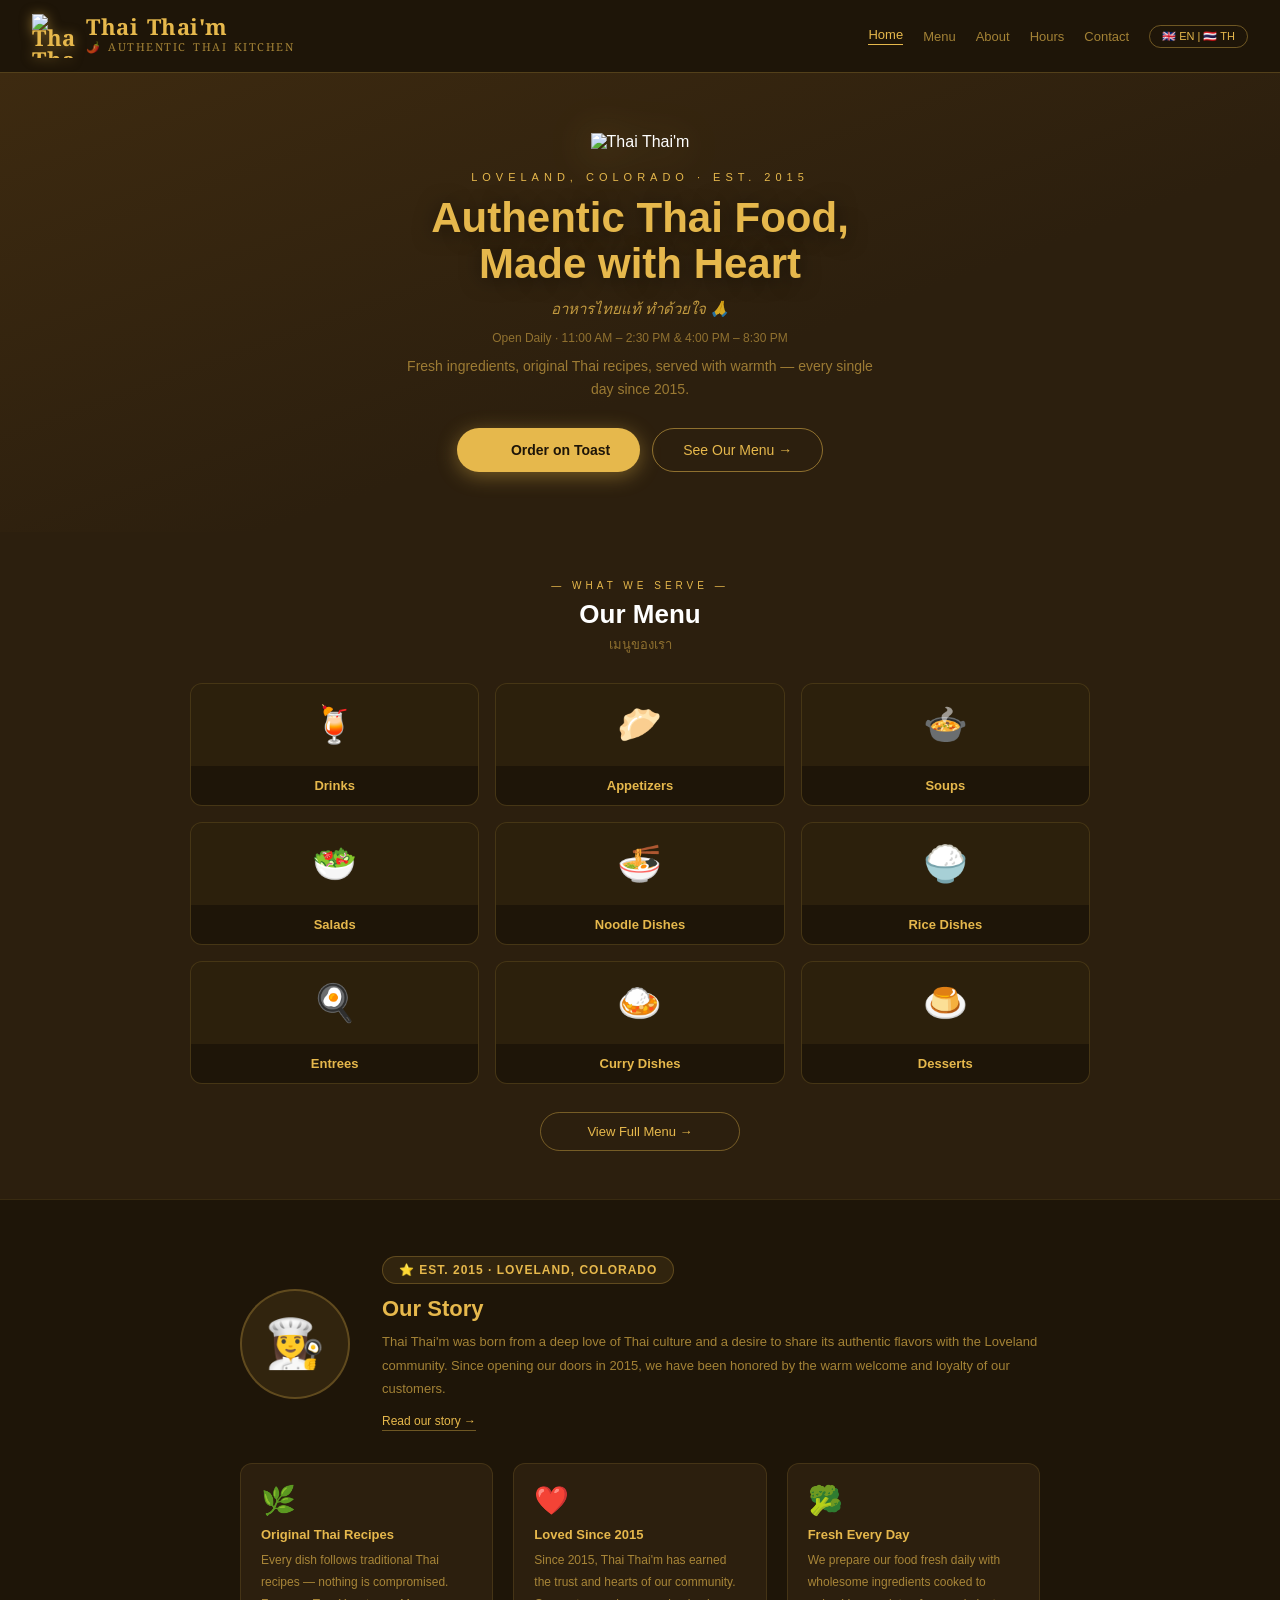
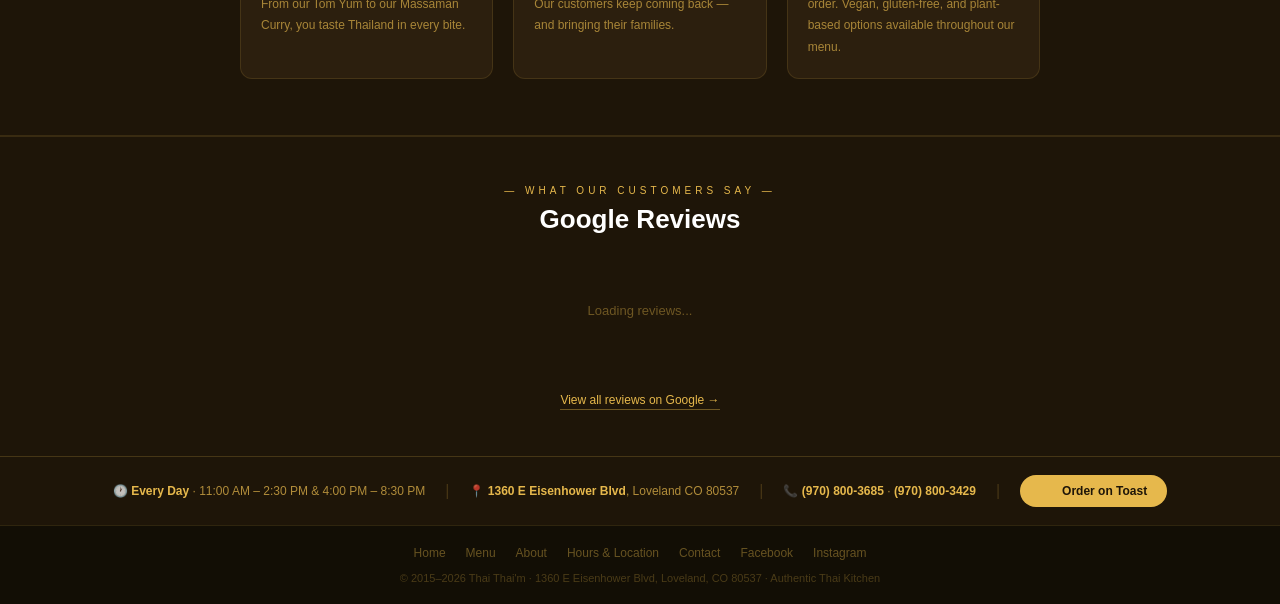
==== index.html @ b9e1fd42 "fix: load Thai font via HTML link tag, switch to Noto Serif Thai" ====
<!DOCTYPE html>
<html lang="en">
<head>
  <meta charset="UTF-8">
  <meta name="viewport" content="width=device-width, initial-scale=1.0">
  <title>Thai Thai'm — Authentic Thai Kitchen | Loveland, CO</title>
  <meta name="description" content="Authentic Thai food in Loveland, Colorado. Fresh ingredients, original Thai recipes. Open daily. Order online via Toast.">
  <link rel="preconnect" href="https://fonts.googleapis.com">
  <link rel="preconnect" href="https://fonts.gstatic.com" crossorigin>
  <link href="https://fonts.googleapis.com/css2?family=Noto+Serif+Thai:wght@600;700&display=swap" rel="stylesheet">
  <link rel="icon" type="image/x-icon" href="favicon.ico">
  <link rel="apple-touch-icon" href="apple-touch-icon.png">
  <link rel="stylesheet" href="css/style.css">
</head>
<body>

<nav class="nav">
  <a href="index.html" class="nav-logo">
    <img src="https://raw.githubusercontent.com/jsiwa-nineonesix/ThaiThaim/main/logo.png?v=1779953894" alt="Thai Thai'm Logo" class="nav-logo-img">
    <div class="nav-logo-text">Thai Thai'm<span>🌶️ Authentic Thai Kitchen</span></div>
  </a>
  <div class="nav-links">
    <a href="index.html">Home</a>
    <a href="menu.html">Menu</a>
    <a href="about.html">About</a>
    <a href="hours.html">Hours</a>
    <a href="contact.html">Contact</a>
    <button class="lang-toggle">🇬🇧 EN | 🇹🇭 TH</button>
  </div>
</nav>

<section class="hero">
  <img src="https://raw.githubusercontent.com/jsiwa-nineonesix/ThaiThaim/main/logo.png?v=1779953894" alt="Thai Thai'm" class="hero-logo">
  <div class="hero-eyebrow">
    <span class="lang-en">Loveland, Colorado · Est. 2015</span>
    <span class="lang-th">เลิฟแลนด์ โคโลราโด · ก่อตั้งปี 2015</span>
  </div>
  <h1>
    <span class="lang-en">Authentic <span>Thai</span> Food,<br>Made with Heart</span>
    <span class="lang-th">อาหารไทยแท้<br>ทำด้วยใจ</span>
  </h1>
  <div class="hero-th">
    <span class="lang-en">อาหารไทยแท้ ทำด้วยใจ 🙏</span>
    <span class="lang-th">Authentic Thai Food, Made with Heart 🙏</span>
  </div>
  <div class="hero-hours">
    <span class="lang-en">Open Daily · 11:00 AM – 2:30 PM &amp; 4:00 PM – 8:30 PM</span>
    <span class="lang-th">เปิดทุกวัน · 11:00 – 14:30 น. และ 16:00 – 20:30 น.</span>
  </div>
  <div class="hero-desc">
    <span class="lang-en">Fresh ingredients, original Thai recipes, served with warmth — every single day since 2015.</span>
    <span class="lang-th">วัตถุดิบสด สูตรไทยแท้ เสิร์ฟด้วยความอบอุ่น — ทุกวันตั้งแต่ปี 2015</span>
  </div>
  <div class="hero-btns">
    <a class="btn-primary" href="https://order.toasttab.com/online/thai-thai-m-loveland-1360-east-eisenhower-boulevard" target="_blank" rel="noopener">
      <img class="toast-icon" src="https://www.toasttab.com/favicon.ico" alt="">
      <span class="lang-en">Order on Toast</span>
      <span class="lang-th">สั่งอาหารผ่าน Toast</span>
    </a>
    <a class="btn-secondary" href="menu.html">
      <span class="lang-en">See Our Menu →</span>
      <span class="lang-th">ดูเมนู →</span>
    </a>
  </div>
</section>

<section class="section">
  <div class="section-label">
    <span class="lang-en">— What We Serve —</span>
    <span class="lang-th">— เมนูของเรา —</span>
  </div>
  <div class="section-title">
    <span class="lang-en">Our Menu</span>
    <span class="lang-th">เมนู</span>
  </div>
  <div class="section-th">
    <span class="lang-en">เมนูของเรา</span>
    <span class="lang-th">Our Menu</span>
  </div>
  <div class="menu-grid">
    <a class="menu-card" href="menu.html#drinks"><div class="menu-card-icon">🍹</div><div class="menu-card-name"><span class="lang-en">Drinks</span><span class="lang-th">เครื่องดื่ม</span></div></a>
    <a class="menu-card" href="menu.html#appetizers"><div class="menu-card-icon">🥟</div><div class="menu-card-name"><span class="lang-en">Appetizers</span><span class="lang-th">อาหารเรียกน้ำย่อย</span></div></a>
    <a class="menu-card" href="menu.html#soups"><div class="menu-card-icon">🍲</div><div class="menu-card-name"><span class="lang-en">Soups</span><span class="lang-th">ซุป</span></div></a>
    <a class="menu-card" href="menu.html#salads"><div class="menu-card-icon">🥗</div><div class="menu-card-name"><span class="lang-en">Salads</span><span class="lang-th">ยำ / สลัด</span></div></a>
    <a class="menu-card" href="menu.html#noodles"><div class="menu-card-icon">🍜</div><div class="menu-card-name"><span class="lang-en">Noodle Dishes</span><span class="lang-th">เมนูก๋วยเตี๋ยว</span></div></a>
    <a class="menu-card" href="menu.html#rice"><div class="menu-card-icon">🍚</div><div class="menu-card-name"><span class="lang-en">Rice Dishes</span><span class="lang-th">เมนูข้าว</span></div></a>
    <a class="menu-card" href="menu.html#entrees"><div class="menu-card-icon">🍳</div><div class="menu-card-name"><span class="lang-en">Entrees</span><span class="lang-th">จานหลัก</span></div></a>
    <a class="menu-card" href="menu.html#curry"><div class="menu-card-icon">🍛</div><div class="menu-card-name"><span class="lang-en">Curry Dishes</span><span class="lang-th">แกง</span></div></a>
    <a class="menu-card" href="menu.html#desserts"><div class="menu-card-icon">🍮</div><div class="menu-card-name"><span class="lang-en">Desserts</span><span class="lang-th">ของหวาน</span></div></a>
  </div>
  <a class="view-menu-btn" href="menu.html">
    <span class="lang-en">View Full Menu →</span>
    <span class="lang-th">ดูเมนูทั้งหมด →</span>
  </a>
</section>

<section class="about-section">
  <div class="about-inner">
    <div class="about-header">
      <div class="about-avatar">👩‍🍳</div>
      <div>
        <div class="since-badge"><span>⭐ EST. 2015 · LOVELAND, COLORADO</span></div>
        <h3><span class="lang-en">Our Story</span><span class="lang-th">เรื่องของเรา</span></h3>
        <p>
          <span class="lang-en">Thai Thai'm was born from a deep love of Thai culture and a desire to share its authentic flavors with the Loveland community. Since opening our doors in 2015, we have been honored by the warm welcome and loyalty of our customers.</span>
          <span class="lang-th">Thai Thai'm ก่อตั้งขึ้นด้วยความรักในวัฒนธรรมไทยและความต้องการที่จะแบ่งปันรสชาติแท้ๆ สู่ชุมชน Loveland ตั้งแต่เปิดประตูในปี 2015 เราภูมิใจในการต้อนรับและความไว้วางใจของลูกค้าทุกท่าน</span>
        </p>
        <a href="about.html" style="display:inline-block;margin-top:14px;color:#e6b84c;font-size:12px;border-bottom:1px solid #e6b84c66;padding-bottom:2px;text-decoration:none;">
          <span class="lang-en">Read our story →</span>
          <span class="lang-th">อ่านเรื่องของเรา →</span>
        </a>
      </div>
    </div>
    <div class="story-cards">
      <div class="story-card">
        <div class="icon">🌿</div>
        <h4><span class="lang-en">Original Thai Recipes</span><span class="lang-th">สูตรไทยแท้</span></h4>
        <p><span class="lang-en">Every dish follows traditional Thai recipes — nothing is compromised. From our Tom Yum to our Massaman Curry, you taste Thailand in every bite.</span><span class="lang-th">ทุกจานใช้สูตรไทยดั้งเดิม ไม่มีการประนีประนอม ตั้งแต่ต้มยำจนถึงมัสมั่น คุณจะได้รสชาติแท้ๆ ของไทยทุกคำ</span></p>
      </div>
      <div class="story-card">
        <div class="icon">❤️</div>
        <h4><span class="lang-en">Loved Since 2015</span><span class="lang-th">ได้รับความรักตั้งแต่ปี 2015</span></h4>
        <p><span class="lang-en">Since 2015, Thai Thai'm has earned the trust and hearts of our community. Our customers keep coming back — and bringing their families.</span><span class="lang-th">ตั้งแต่ปี 2015 Thai Thai'm ได้รับความไว้วางใจจากชุมชน ลูกค้ากลับมาซ้ำและพาครอบครัวมาด้วย</span></p>
      </div>
      <div class="story-card">
        <div class="icon">🥦</div>
        <h4><span class="lang-en">Fresh Every Day</span><span class="lang-th">สดทุกวัน</span></h4>
        <p><span class="lang-en">We prepare our food fresh daily with wholesome ingredients cooked to order. Vegan, gluten-free, and plant-based options available throughout our menu.</span><span class="lang-th">เราเตรียมอาหารสดทุกวัน มีตัวเลือกมังสวิรัติ ปราศจากกลูเตน และพืชผักตลอดทั้งเมนู</span></p>
      </div>
    </div>
  </div>
</section>

<!-- GOOGLE REVIEWS -->
<section class="section" id="reviews-section" style="background:#1e1508;border-top:1px solid #e6b84c22;">
  <div class="section-label">— What Our Customers Say —</div>
  <div class="section-title" style="margin-bottom:4px;">Google Reviews</div>
  <div id="reviews-overall" style="text-align:center;margin-bottom:28px;color:#e6b84caa;font-size:13px;"></div>
  <div id="reviews-grid" style="display:flex;gap:16px;max-width:1200px;margin:0 auto;overflow-x:auto;padding-bottom:8px;">
    <div style="text-align:center;color:#e6b84c66;font-size:13px;padding:40px;width:100%;">Loading reviews...</div>
  </div>
  <div style="text-align:center;margin-top:24px;">
    <a href="https://www.google.com/maps/search/ThaiThaim+Loveland+CO" target="_blank" rel="noopener"
       style="color:#e6b84c;font-size:12px;border-bottom:1px solid #e6b84c66;padding-bottom:2px;text-decoration:none;">
      View all reviews on Google →
    </a>
  </div>
</section>

<div id="google-places-map" style="display:none;"></div>

<script>
function initReviews() {
  var service = new google.maps.places.PlacesService(document.getElementById('google-places-map'));
  service.findPlaceFromQuery({
    query: 'ThaiThaim 1360 E Eisenhower Blvd Loveland CO',
    fields: ['place_id', 'name', 'rating', 'user_ratings_total']
  }, function(results, status) {
    if (status !== google.maps.places.PlacesServiceStatus.OK || !results.length) {
      document.getElementById('reviews-grid').innerHTML = '<div style="text-align:center;color:#e6b84c66;font-size:13px;padding:40px;width:100%;">Reviews unavailable right now.</div>';
      return;
    }
    var placeId = results[0].place_id;
    var rating = results[0].rating;
    var total = results[0].user_ratings_total;
    document.getElementById('reviews-overall').innerHTML =
      '⭐ ' + rating + ' / 5 &nbsp;·&nbsp; ' + total + ' reviews on Google';
    service.getDetails({
      placeId: placeId,
      fields: ['reviews', 'rating', 'user_ratings_total']
    }, function(place, status2) {
      if (status2 !== google.maps.places.PlacesServiceStatus.OK || !place.reviews) {
        document.getElementById('reviews-grid').innerHTML = '<div style="text-align:center;color:#e6b84c66;font-size:13px;padding:40px;width:100%;">Reviews unavailable right now.</div>';
        return;
      }
      var good = place.reviews
        .filter(function(r) { return r.rating >= 4; })
        .sort(function(a, b) { return b.time - a.time; })
        .slice(0, 5);
      if (!good.length) {
        document.getElementById('reviews-grid').innerHTML = '<div style="text-align:center;color:#e6b84c66;font-size:13px;padding:40px;width:100%;">No recent reviews available.</div>';
        return;
      }
      var stars = function(n) {
        var s = '';
        for (var i = 0; i < 5; i++) s += i < n ? '⭐' : '☆';
        return s;
      };
      document.getElementById('reviews-grid').innerHTML = good.map(function(r) {
        var text = r.text.length > 200 ? r.text.substring(0, 200) + '…' : r.text;
        return '<div style="background:#2c1f0e;border:1px solid #e6b84c22;border-radius:12px;padding:20px;min-width:220px;flex:1;">'
          + '<div style="display:flex;align-items:center;gap:10px;margin-bottom:12px;">'
          + '<img src="' + r.profile_photo_url + '" style="width:38px;height:38px;border-radius:50%;border:1px solid #e6b84c44;flex-shrink:0;" onerror="this.style.display=\'none\'" alt="">'
          + '<div><div style="color:#e6b84c;font-weight:700;font-size:12px;">' + r.author_name + '</div>'
          + '<div style="font-size:10px;color:#e6b84c88;">' + r.relative_time_description + '</div></div></div>'
          + '<div style="font-size:14px;margin-bottom:8px;">' + stars(r.rating) + '</div>'
          + '<p style="color:#e6b84caa;font-size:12px;line-height:1.7;">"' + text + '"</p>'
          + '</div>';
      }).join('');
    });
  });
}
</script>
<script src="https://maps.googleapis.com/maps/api/js?key=AIzaSyDzZ-D5veQx350S9DT5b2svWu6m1s_cZ3Y&libraries=places&callback=initReviews" async defer></script>

<div class="info-strip">
  <div class="info-item">🕐 <strong><span class="lang-en">Every Day</span><span class="lang-th">ทุกวัน</span></strong> · 11:00 AM – 2:30 PM &amp; 4:00 PM – 8:30 PM</div>
  <span class="info-divider">|</span>
  <div class="info-item">📍 <strong>1360 E Eisenhower Blvd</strong>, Loveland CO 80537</div>
  <span class="info-divider">|</span>
  <div class="info-item">📞 <strong>(970) 800-3685</strong> · <strong>(970) 800-3429</strong></div>
  <span class="info-divider">|</span>
  <a class="order-btn-strip" href="https://order.toasttab.com/online/thai-thai-m-loveland-1360-east-eisenhower-boulevard" target="_blank" rel="noopener">
    <img class="toast-icon" src="https://www.toasttab.com/favicon.ico" alt="">
    <span class="lang-en">Order on Toast</span><span class="lang-th">สั่งผ่าน Toast</span>
  </a>
</div>

<footer class="footer">
  <div class="footer-links">
    <a href="index.html"><span class="lang-en">Home</span><span class="lang-th">หน้าหลัก</span></a>
    <a href="menu.html"><span class="lang-en">Menu</span><span class="lang-th">เมนู</span></a>
    <a href="about.html"><span class="lang-en">About</span><span class="lang-th">เกี่ยวกับเรา</span></a>
    <a href="hours.html"><span class="lang-en">Hours &amp; Location</span><span class="lang-th">เวลาและที่ตั้ง</span></a>
    <a href="contact.html"><span class="lang-en">Contact</span><span class="lang-th">ติดต่อ</span></a>
    <a href="https://www.facebook.com/ThaiThaimRestaurant" target="_blank" rel="noopener">Facebook</a>
    <a href="https://www.instagram.com/thai_thaim" target="_blank" rel="noopener">Instagram</a>
  </div>
  <p>© 2015–<span id="yr">2026</span> Thai Thai'm · 1360 E Eisenhower Blvd, Loveland, CO 80537 · Authentic Thai Kitchen</p>
</footer>

<script src="js/app.js"></script>
</body>
</html>
---- css/style.css ----
/* ===== RESET & BASE ===== */
* { box-sizing: border-box; margin: 0; padding: 0; }
html { scroll-behavior: smooth; }
body {
  background: #2c1f0e;
  font-family: 'Segoe UI', sans-serif;
  color: #fff;
  min-height: 100vh;
}

/* ===== LANGUAGE TOGGLE ===== */
.lang-th { display: none; }
body.thai .lang-en { display: none; }
body.thai .lang-th { display: inline; }

/* ===== NAV ===== */
.nav {
  background: #1e1508;
  padding: 14px 32px;
  display: flex;
  align-items: center;
  justify-content: space-between;
  border-bottom: 1px solid #e6b84c44;
  position: sticky;
  top: 0;
  z-index: 100;
}
.nav-logo { color: #e6b84c; font-size: 22px; font-weight: 700; font-family: 'Noto Serif Thai', 'Sarabun', serif; letter-spacing: 0.5px; word-spacing: 2px; text-decoration: none; display: flex; align-items: center; gap: 10px; line-height: 1; }
.nav-logo-text { display: flex; flex-direction: column; gap: 2px; }
.nav-logo span { color: #e6b84caa; font-size: 11px; font-weight: 400; letter-spacing: 1.5px; text-transform: uppercase; display: block; margin: 0; }
.nav-links { display: flex; gap: 20px; align-items: center; }
.nav-links a { color: #e6b84caa; font-size: 13px; text-decoration: none; transition: color 0.2s; }
.nav-links a:hover,
.nav-links a.active { color: #e6b84c; }
.nav-links a.active { border-bottom: 1px solid #e6b84c; padding-bottom: 2px; }
.lang-toggle {
  border: 1px solid #e6b84c66;
  color: #e6b84c;
  padding: 4px 12px;
  border-radius: 14px;
  font-size: 11px;
  cursor: pointer;
  background: none;
}
.lang-toggle:hover { background: #e6b84c18; }

/* ===== HERO ===== */
.hero {
  background: linear-gradient(160deg, #3d2a10 0%, #2c1f0e 60%);
  padding: 60px 32px;
  text-align: center;
}
.hero-eyebrow { color: #e6b84c; font-size: 11px; letter-spacing: 5px; text-transform: uppercase; margin-bottom: 12px; }
.hero h1 { color: #fff; font-size: 42px; font-weight: 900; text-shadow: 0 2px 20px rgba(0,0,0,0.5); line-height: 1.1; }
.hero h1 span { color: #e6b84c; }
.hero-th { color: #e6b84ccc; font-size: 15px; margin-top: 10px; font-style: italic; }
.hero-hours { margin-top: 10px; color: #e6b84c88; font-size: 12px; }
.hero-desc { color: #e6b84c99; font-size: 14px; margin-top: 10px; max-width: 480px; margin-left: auto; margin-right: auto; line-height: 1.6; }
.hero-btns { margin-top: 28px; display: flex; gap: 12px; justify-content: center; flex-wrap: wrap; }

/* ===== BUTTONS ===== */
.btn-primary {
  background: #e6b84c;
  color: #1e1508;
  padding: 13px 30px;
  border-radius: 30px;
  font-size: 14px;
  font-weight: 800;
  text-decoration: none;
  box-shadow: 0 4px 20px rgba(230,184,76,0.4);
  display: inline-flex;
  align-items: center;
  gap: 8px;
}
.btn-primary:hover { filter: brightness(1.1); }
.btn-secondary {
  border: 1.5px solid #e6b84c88;
  color: #e6b84c;
  padding: 13px 30px;
  border-radius: 30px;
  font-size: 14px;
  text-decoration: none;
  display: inline-block;
}
.btn-secondary:hover { border-color: #e6b84c; }

/* ===== SECTIONS ===== */
.section { padding: 48px 32px; }
.section-label { color: #e6b84c; font-size: 10px; letter-spacing: 4px; text-transform: uppercase; text-align: center; margin-bottom: 8px; }
.section-title { color: #fff; font-size: 26px; font-weight: 800; text-align: center; margin-bottom: 4px; }
.section-th { color: #e6b84c88; font-size: 13px; text-align: center; margin-bottom: 28px; }

/* ===== MENU GRID (home preview) ===== */
.menu-grid { display: grid; grid-template-columns: repeat(3, 1fr); gap: 16px; max-width: 900px; margin: 0 auto; }
.menu-card {
  background: #1e1508;
  border: 1px solid #e6b84c33;
  border-radius: 12px;
  overflow: hidden;
  text-align: center;
  cursor: pointer;
  transition: transform 0.2s, border-color 0.2s;
  text-decoration: none;
  display: block;
}
.menu-card:hover { transform: translateY(-4px); border-color: #e6b84c88; }
.menu-card-icon { padding: 20px; font-size: 36px; background: #e6b84c11; }
.menu-card-name { padding: 12px; color: #e6b84c; font-size: 13px; font-weight: 700; }
.view-menu-btn {
  display: block;
  text-align: center;
  margin: 28px auto 0;
  border: 1.5px solid #e6b84c66;
  color: #e6b84c;
  padding: 11px 28px;
  border-radius: 24px;
  font-size: 13px;
  max-width: 200px;
  text-decoration: none;
}
.view-menu-btn:hover { border-color: #e6b84c; }

/* ===== MENU TABS ===== */
.tabs { display: flex; gap: 8px; flex-wrap: wrap; justify-content: center; margin-bottom: 24px; padding: 0 32px; }
.tab {
  padding: 8px 16px;
  border-radius: 20px;
  font-size: 12px;
  cursor: pointer;
  border: 1px solid #e6b84c44;
  color: #e6b84caa;
  background: #3d2a1066;
  transition: all 0.2s;
}
.tab:hover { border-color: #e6b84c88; color: #e6b84c; }
.tab.active { background: #e6b84c; color: #1e1508; font-weight: 700; border-color: #e6b84c; }
.menu-panel { display: none; max-width: 900px; margin: 0 auto; padding: 0 32px 40px; }
.menu-panel.active { display: block; }
.menu-panel img {
  width: 100%;
  border-radius: 12px;
  box-shadow: 0 8px 32px rgba(0,0,0,0.5);
  border: 1px solid #e6b84c22;
  margin-bottom: 14px;
  display: block;
}

/* ===== ABOUT ===== */
.about-section { background: #1e1508; border-top: 1px solid #e6b84c22; border-bottom: 1px solid #e6b84c22; padding: 56px 32px; }
.about-inner { max-width: 800px; margin: 0 auto; }
.about-header { display: flex; gap: 32px; align-items: center; margin-bottom: 32px; }
.about-avatar {
  width: 110px; height: 110px; border-radius: 50%;
  background: #e6b84c18; border: 2px solid #e6b84c44;
  display: flex; align-items: center; justify-content: center;
  font-size: 48px; flex-shrink: 0;
}
.about-header h3 { color: #e6b84c; font-size: 22px; font-weight: 900; margin-bottom: 8px; }
.about-header p { color: #e6b84caa; font-size: 13px; line-height: 1.8; }
.since-badge {
  display: inline-flex; align-items: center;
  background: #e6b84c18; border: 1px solid #e6b84c44;
  border-radius: 20px; padding: 6px 16px; margin-bottom: 12px;
}
.since-badge span { color: #e6b84c; font-size: 12px; font-weight: 700; letter-spacing: 1px; }
.story-cards { display: grid; grid-template-columns: 1fr 1fr 1fr; gap: 20px; }
.story-card { background: #2c1f0e; border: 1px solid #e6b84c22; border-radius: 12px; padding: 20px; }
.story-card .icon { font-size: 28px; margin-bottom: 10px; }
.story-card h4 { color: #e6b84c; font-size: 13px; font-weight: 700; margin-bottom: 8px; }
.story-card p { color: #e6b84caa; font-size: 12px; line-height: 1.8; }

/* ===== HOURS ===== */
.hours-grid { display: grid; grid-template-columns: 1fr 1fr; gap: 20px; max-width: 700px; margin: 0 auto; }
.hours-card { background: #1e1508; border: 1px solid #e6b84c33; border-radius: 14px; padding: 24px; }
.hours-card h4 { color: #e6b84c; font-size: 12px; font-weight: 700; letter-spacing: 2px; text-transform: uppercase; margin-bottom: 16px; }
.hours-row { display: flex; justify-content: space-between; align-items: center; padding: 8px 0; border-bottom: 1px solid #e6b84c11; }
.hours-row:last-child { border-bottom: none; }
.hours-row .day { color: #e6b84caa; font-size: 13px; }
.hours-row .time { color: #e6b84c; font-size: 13px; font-weight: 600; }
.break-label { text-align: center; color: #e6b84c44; font-size: 11px; padding: 4px 0; }

/* ===== CONTACT ===== */
.contact-grid { display: flex; gap: 16px; justify-content: center; flex-wrap: wrap; max-width: 700px; margin: 0 auto; }
.contact-btn {
  padding: 14px 28px; border-radius: 30px; font-size: 14px; font-weight: 700;
  text-decoration: none; display: inline-flex; align-items: center; gap: 8px;
}
.contact-btn.toast { background: #e6b84c; color: #1e1508; box-shadow: 0 4px 20px rgba(230,184,76,0.3); }
.contact-btn.facebook { background: #1877f2; color: #fff; }
.contact-btn.instagram { background: linear-gradient(45deg, #f09433, #e6683c, #dc2743, #cc2366, #bc1888); color: #fff; box-shadow: 0 4px 20px rgba(220,39,67,0.3); }
.ig-icon {
  display: inline-block;
  width: 18px;
  height: 18px;
  flex-shrink: 0;
  background-image: url("data:image/svg+xml,%3Csvg xmlns='http://www.w3.org/2000/svg' viewBox='0 0 24 24' fill='white'%3E%3Cpath d='M12 2.163c3.204 0 3.584.012 4.85.07 3.252.148 4.771 1.691 4.919 4.919.058 1.265.069 1.645.069 4.849 0 3.205-.012 3.584-.069 4.849-.149 3.225-1.664 4.771-4.919 4.919-1.266.058-1.644.07-4.85.07-3.204 0-3.584-.012-4.849-.07-3.26-.149-4.771-1.699-4.919-4.92-.058-1.265-.07-1.644-.07-4.849 0-3.204.013-3.583.07-4.849.149-3.227 1.664-4.771 4.919-4.919 1.266-.057 1.645-.069 4.849-.069zm0-2.163c-3.259 0-3.667.014-4.947.072-4.358.2-6.78 2.618-6.98 6.98-.059 1.281-.073 1.689-.073 4.948 0 3.259.014 3.668.072 4.948.2 4.358 2.618 6.78 6.98 6.98 1.281.058 1.689.072 4.948.072 3.259 0 3.668-.014 4.948-.072 4.354-.2 6.782-2.618 6.979-6.98.059-1.28.073-1.689.073-4.948 0-3.259-.014-3.667-.072-4.947-.196-4.354-2.617-6.78-6.979-6.98-1.281-.059-1.69-.073-4.949-.073zm0 5.838c-3.403 0-6.162 2.759-6.162 6.162s2.759 6.163 6.162 6.163 6.162-2.759 6.162-6.163c0-3.403-2.759-6.162-6.162-6.162zm0 10.162c-2.209 0-4-1.79-4-4 0-2.209 1.791-4 4-4s4 1.791 4 4c0 2.21-1.791 4-4 4zm6.406-11.845c-.796 0-1.441.645-1.441 1.44s.645 1.44 1.441 1.44c.795 0 1.439-.645 1.439-1.44s-.644-1.44-1.439-1.44z'/%3E%3C/svg%3E");
  background-size: contain;
  background-repeat: no-repeat;
  background-position: center;
}
.contact-btn.phone { background: #2c1f0e; color: #e6b84c; border: 1.5px solid #e6b84c44; }
.contact-numbers { text-align: center; margin-top: 24px; color: #e6b84caa; font-size: 15px; line-height: 2; }
.contact-numbers strong { color: #e6b84c; }

/* ===== INFO STRIP ===== */
.info-strip {
  background: #1e1508;
  border-top: 1px solid #e6b84c33;
  padding: 18px 32px;
  display: flex; gap: 20px; align-items: center; justify-content: center; flex-wrap: wrap;
}
.info-item { color: #e6b84cbb; font-size: 12px; }
.info-item strong { color: #e6b84c; }
.info-divider { color: #e6b84c33; }
.order-btn-strip {
  background: #e6b84c; color: #1e1508;
  padding: 8px 20px; border-radius: 16px;
  font-size: 12px; font-weight: 800; text-decoration: none;
  display: inline-flex; align-items: center; gap: 6px;
}

/* ===== FOOTER ===== */
.footer { background: #120e05; padding: 20px 32px; text-align: center; border-top: 1px solid #e6b84c22; }
.footer-links { display: flex; gap: 20px; justify-content: center; margin-bottom: 12px; flex-wrap: wrap; }
.footer-links a { color: #e6b84c66; font-size: 12px; text-decoration: none; }
.footer-links a:hover { color: #e6b84c; }
.footer p { color: #e6b84c44; font-size: 11px; }

/* ===== LOGO ===== */
.nav-logo-img {
  width: 44px;
  height: 44px;
  object-fit: contain;
  flex-shrink: 0;
  filter: drop-shadow(0 1px 6px rgba(230,184,76,0.5));
}
.hero-logo {
  width: 170px;
  height: 170px;
  object-fit: contain;
  margin-bottom: 20px;
  filter: drop-shadow(0 4px 20px rgba(230,184,76,0.4));
}

/* ===== TOAST ICON ===== */
.toast-icon { width: 16px; height: 16px; vertical-align: middle; border-radius: 3px; }

/* ===== PAGE HEADER (about/hours/contact) ===== */
.page-hero {
  background: linear-gradient(160deg, #3d2a10 0%, #2c1f0e 60%);
  padding: 48px 32px;
  text-align: center;
  border-bottom: 1px solid #e6b84c22;
}
.page-hero h1 { color: #fff; font-size: 34px; font-weight: 900; }
.page-hero .page-th { color: #e6b84caa; font-size: 15px; margin-top: 6px; font-style: italic; }
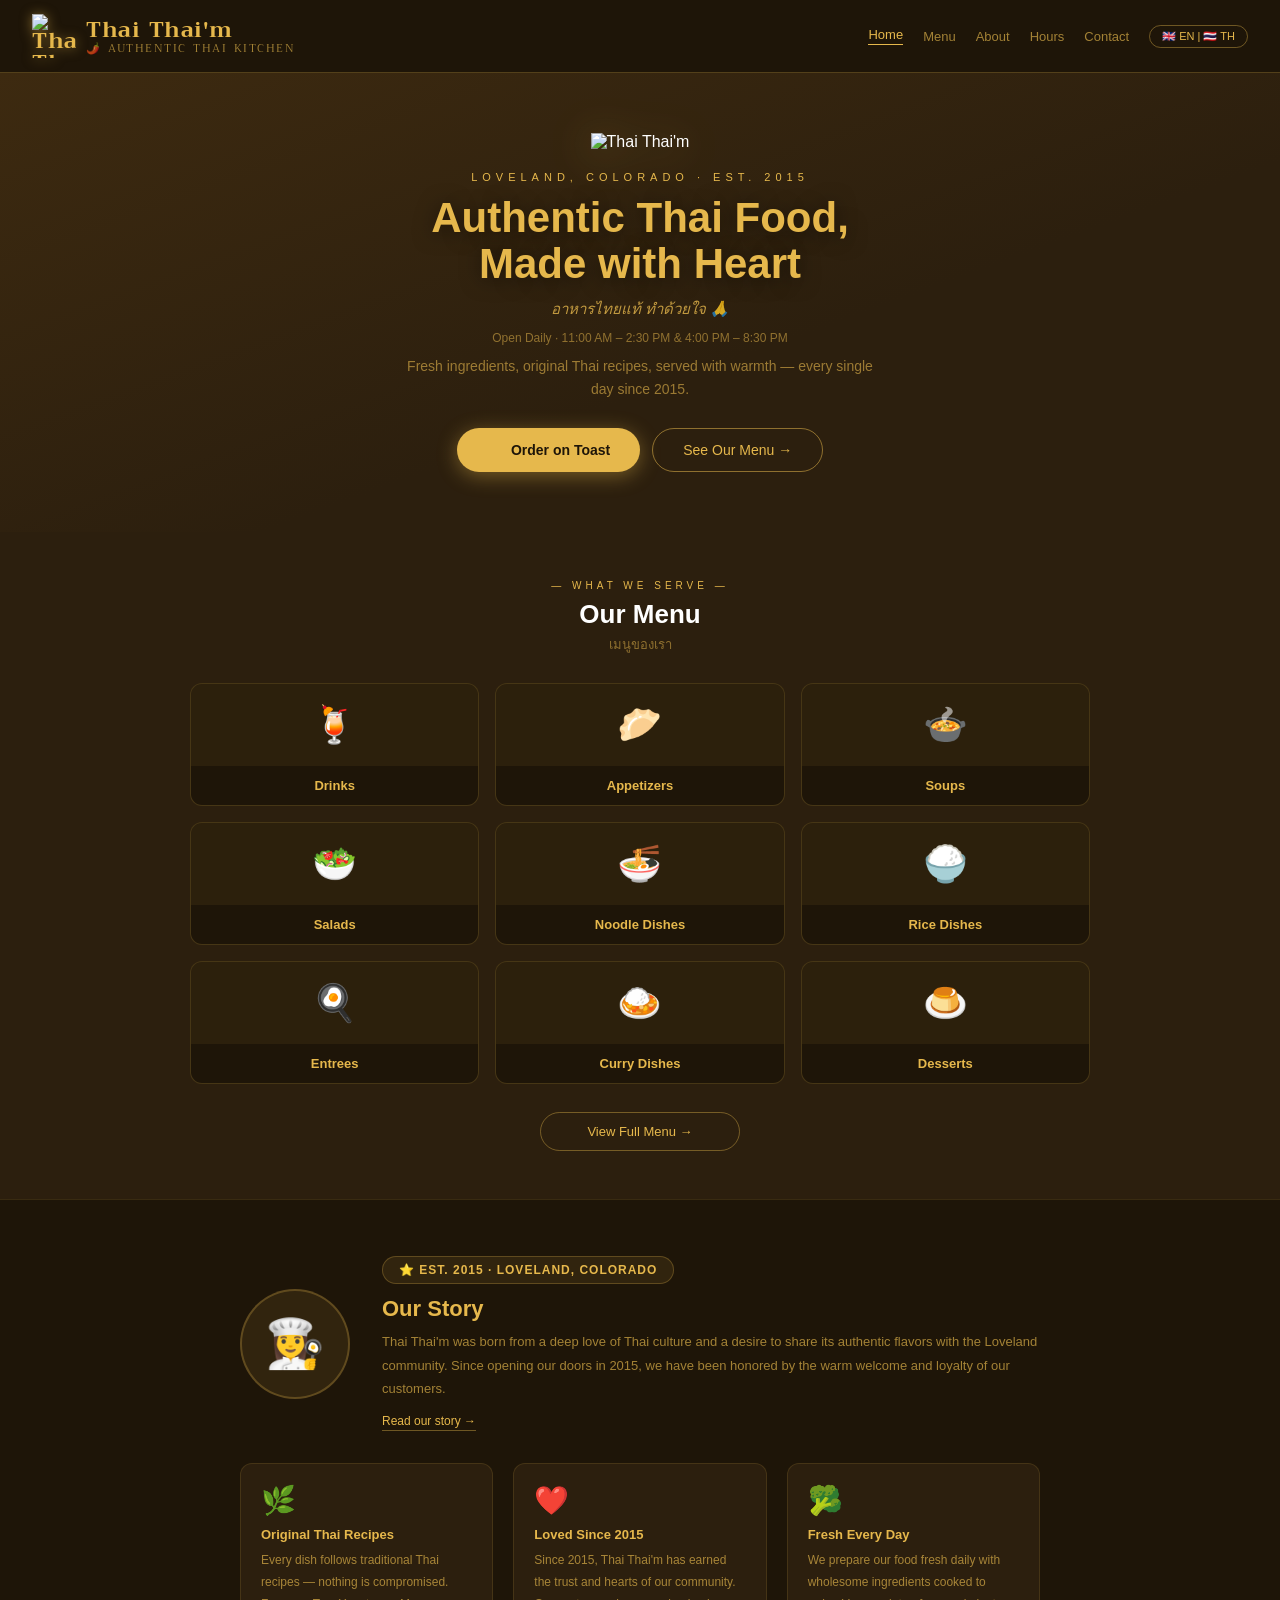
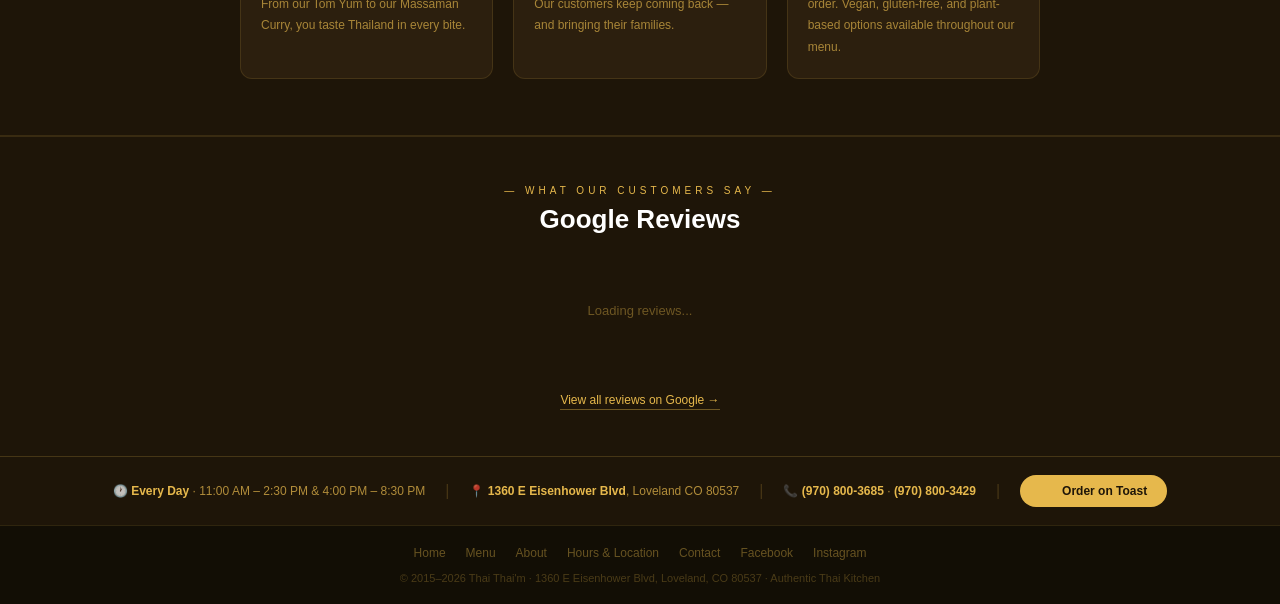
==== commit e21762d2: "fix: switch back to Trirong font for nav logo" ====
--- a/index.html
+++ b/index.html
@@ -7,7 +7,7 @@
   <meta name="description" content="Authentic Thai food in Loveland, Colorado. Fresh ingredients, original Thai recipes. Open daily. Order online via Toast.">
   <link rel="preconnect" href="https://fonts.googleapis.com">
   <link rel="preconnect" href="https://fonts.gstatic.com" crossorigin>
-  <link href="https://fonts.googleapis.com/css2?family=Noto+Serif+Thai:wght@600;700&display=swap" rel="stylesheet">
+  <link href="https://fonts.googleapis.com/css2?family=Trirong:ital,wght@0,600;0,900;1,600&display=swap" rel="stylesheet">
   <link rel="icon" type="image/x-icon" href="favicon.ico">
   <link rel="apple-touch-icon" href="apple-touch-icon.png">
   <link rel="stylesheet" href="css/style.css">
--- a/css/style.css
+++ b/css/style.css
@@ -25,7 +25,7 @@
   top: 0;
   z-index: 100;
 }
-.nav-logo { color: #e6b84c; font-size: 22px; font-weight: 700; font-family: 'Noto Serif Thai', 'Sarabun', serif; letter-spacing: 0.5px; word-spacing: 2px; text-decoration: none; display: flex; align-items: center; gap: 10px; line-height: 1; }
+.nav-logo { color: #e6b84c; font-size: 22px; font-weight: 700; font-family: 'Trirong', serif; letter-spacing: 0.5px; word-spacing: 2px; text-decoration: none; display: flex; align-items: center; gap: 10px; line-height: 1; }
 .nav-logo-text { display: flex; flex-direction: column; gap: 2px; }
 .nav-logo span { color: #e6b84caa; font-size: 11px; font-weight: 400; letter-spacing: 1.5px; text-transform: uppercase; display: block; margin: 0; }
 .nav-links { display: flex; gap: 20px; align-items: center; }
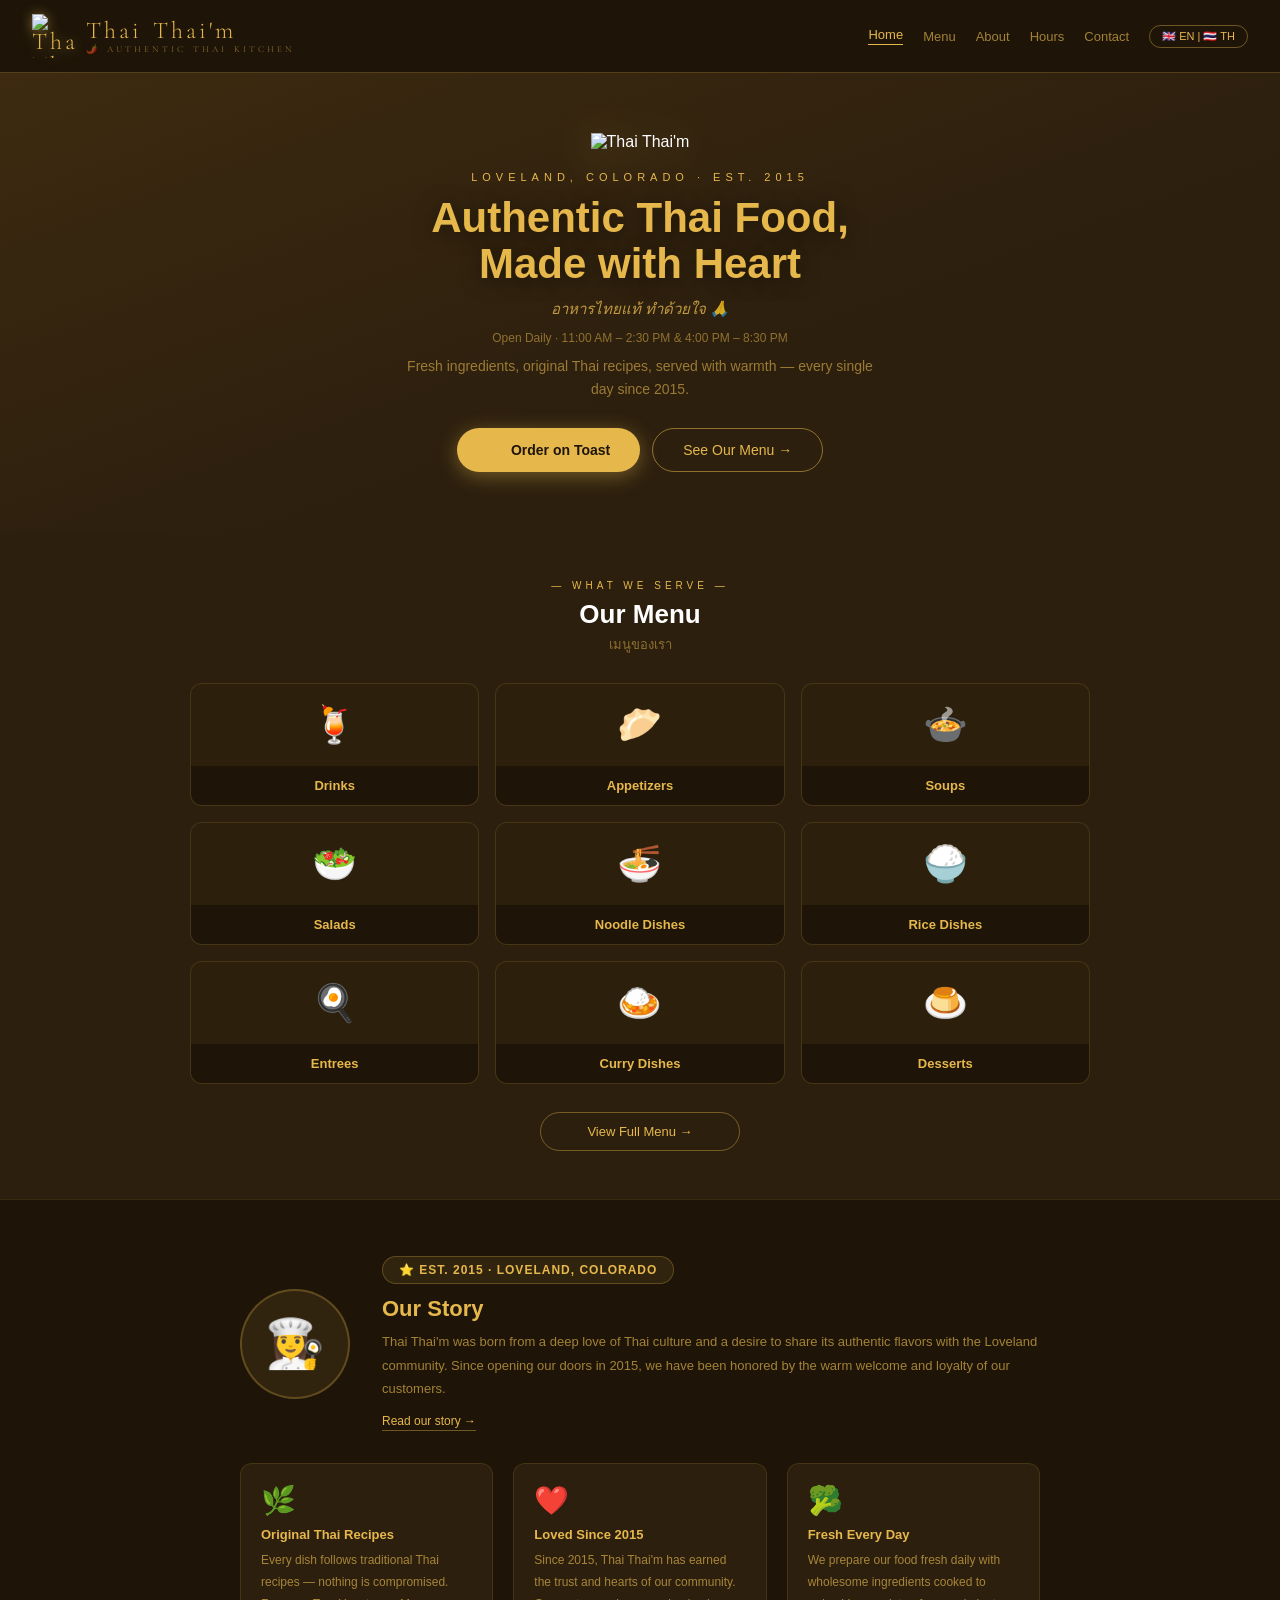
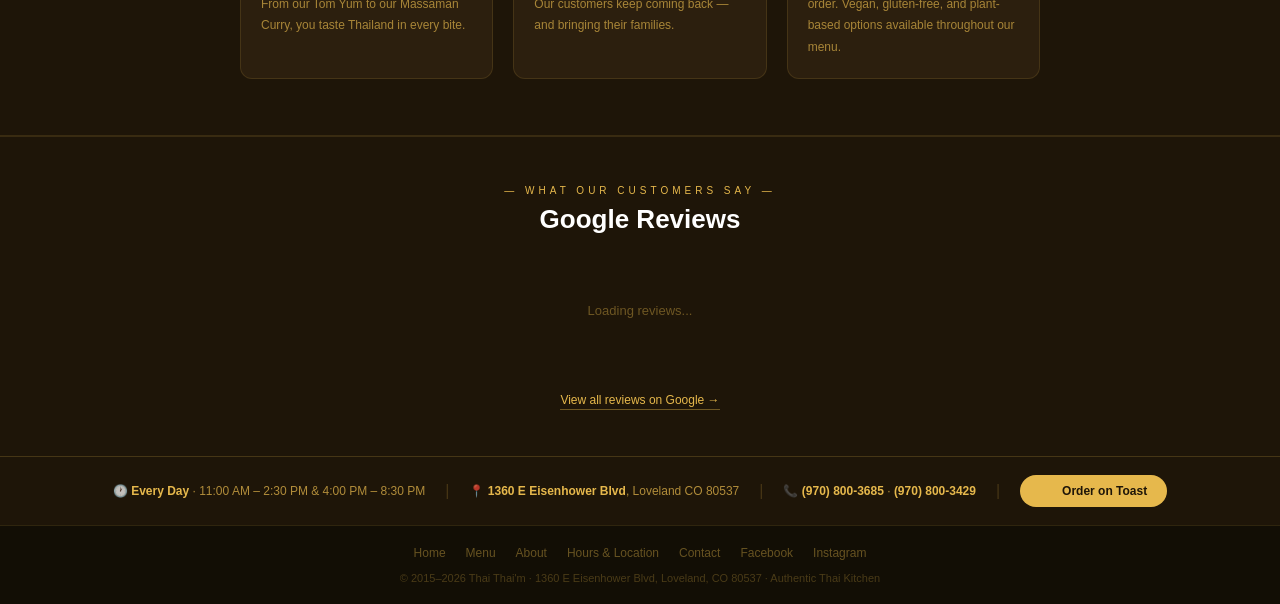
==== commit 67e859dd: "fix: minimal elegant nav font - Cormorant Garamond light with wide letter spacing" ====
--- a/index.html
+++ b/index.html
@@ -7,7 +7,7 @@
   <meta name="description" content="Authentic Thai food in Loveland, Colorado. Fresh ingredients, original Thai recipes. Open daily. Order online via Toast.">
   <link rel="preconnect" href="https://fonts.googleapis.com">
   <link rel="preconnect" href="https://fonts.gstatic.com" crossorigin>
-  <link href="https://fonts.googleapis.com/css2?family=Trirong:ital,wght@0,600;0,900;1,600&display=swap" rel="stylesheet">
+  <link href="https://fonts.googleapis.com/css2?family=Cormorant+Garamond:wght@300;400;600&display=swap" rel="stylesheet">
   <link rel="icon" type="image/x-icon" href="favicon.ico">
   <link rel="apple-touch-icon" href="apple-touch-icon.png">
   <link rel="stylesheet" href="css/style.css">
--- a/css/style.css
+++ b/css/style.css
@@ -25,9 +25,9 @@
   top: 0;
   z-index: 100;
 }
-.nav-logo { color: #e6b84c; font-size: 22px; font-weight: 700; font-family: 'Trirong', serif; letter-spacing: 0.5px; word-spacing: 2px; text-decoration: none; display: flex; align-items: center; gap: 10px; line-height: 1; }
+.nav-logo { color: #e6b84c; font-size: 24px; font-weight: 300; font-family: 'Cormorant Garamond', serif !important; letter-spacing: 3px; word-spacing: 2px; text-decoration: none; display: flex; align-items: center; gap: 10px; line-height: 1; }
 .nav-logo-text { display: flex; flex-direction: column; gap: 2px; }
-.nav-logo span { color: #e6b84caa; font-size: 11px; font-weight: 400; letter-spacing: 1.5px; text-transform: uppercase; display: block; margin: 0; }
+.nav-logo span { color: #e6b84c88; font-size: 9px; font-weight: 400; letter-spacing: 3px; text-transform: uppercase; display: block; margin: 0; }
 .nav-links { display: flex; gap: 20px; align-items: center; }
 .nav-links a { color: #e6b84caa; font-size: 13px; text-decoration: none; transition: color 0.2s; }
 .nav-links a:hover,
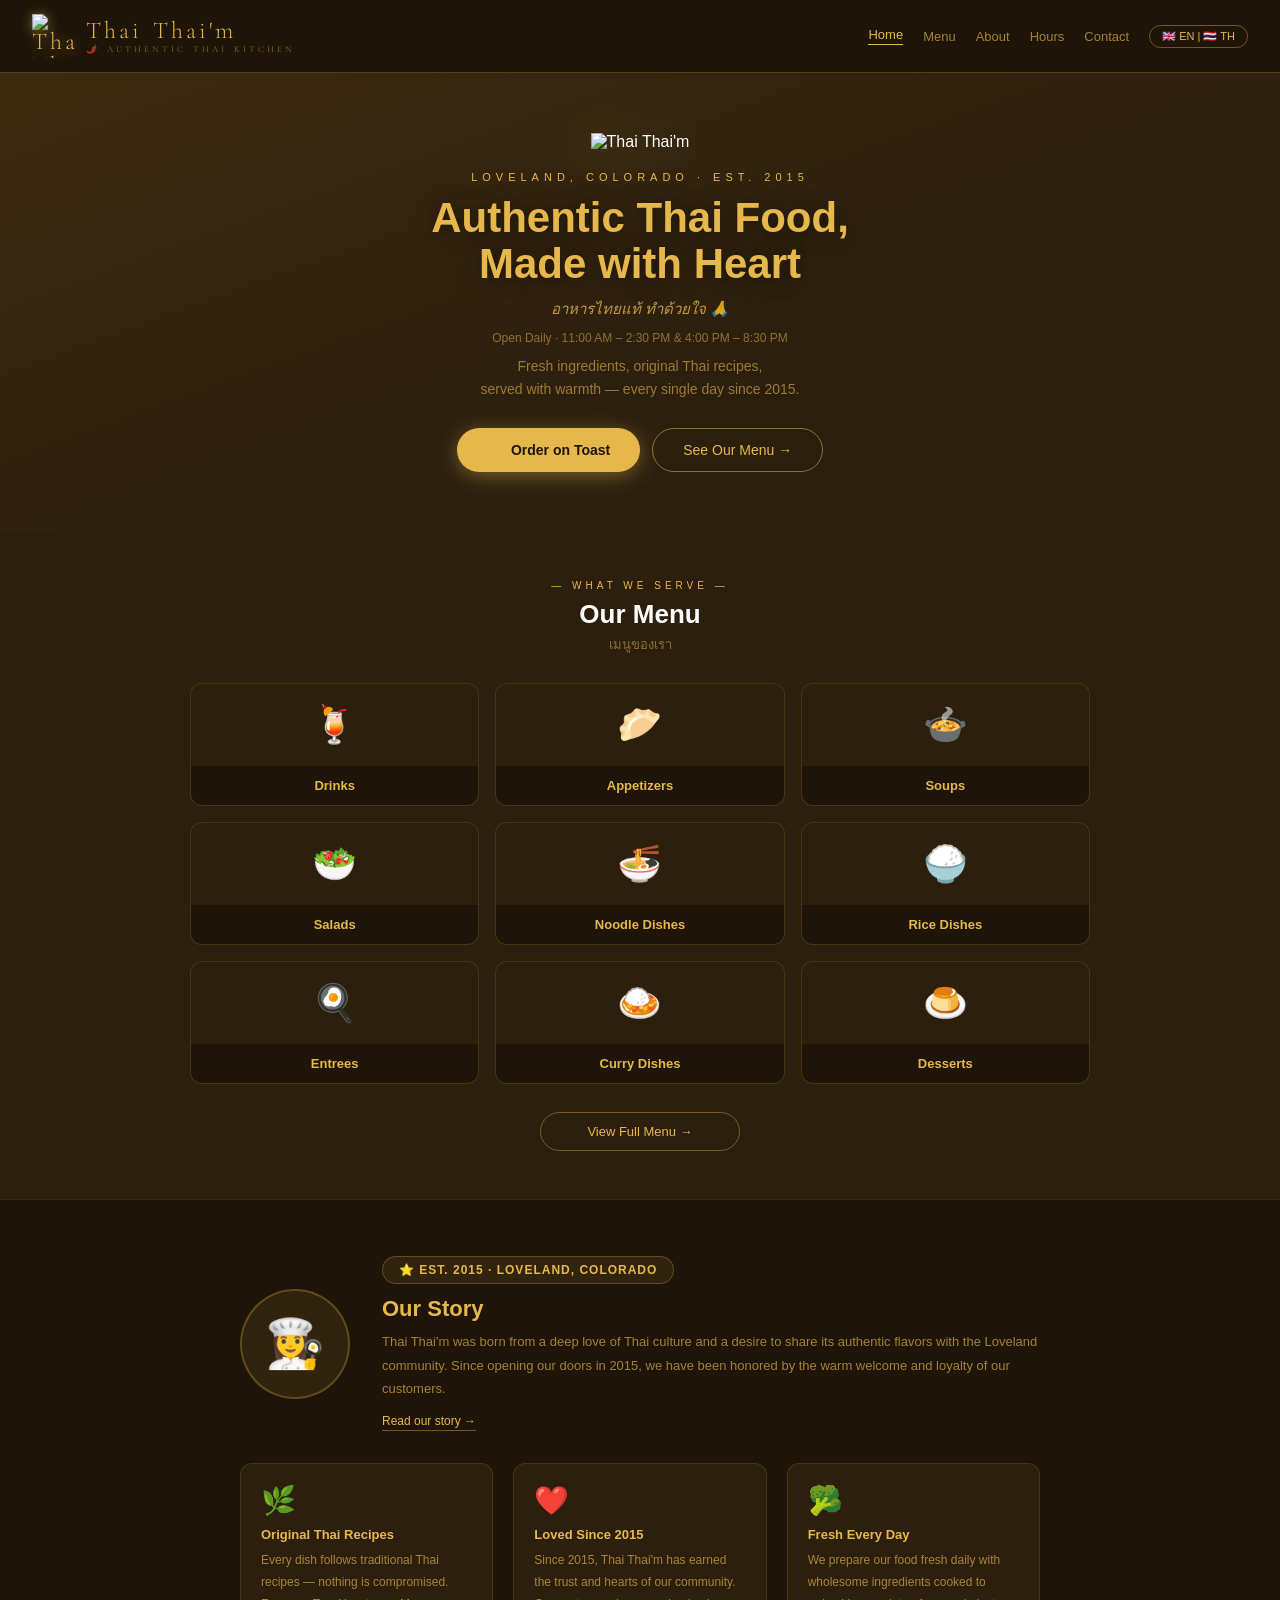
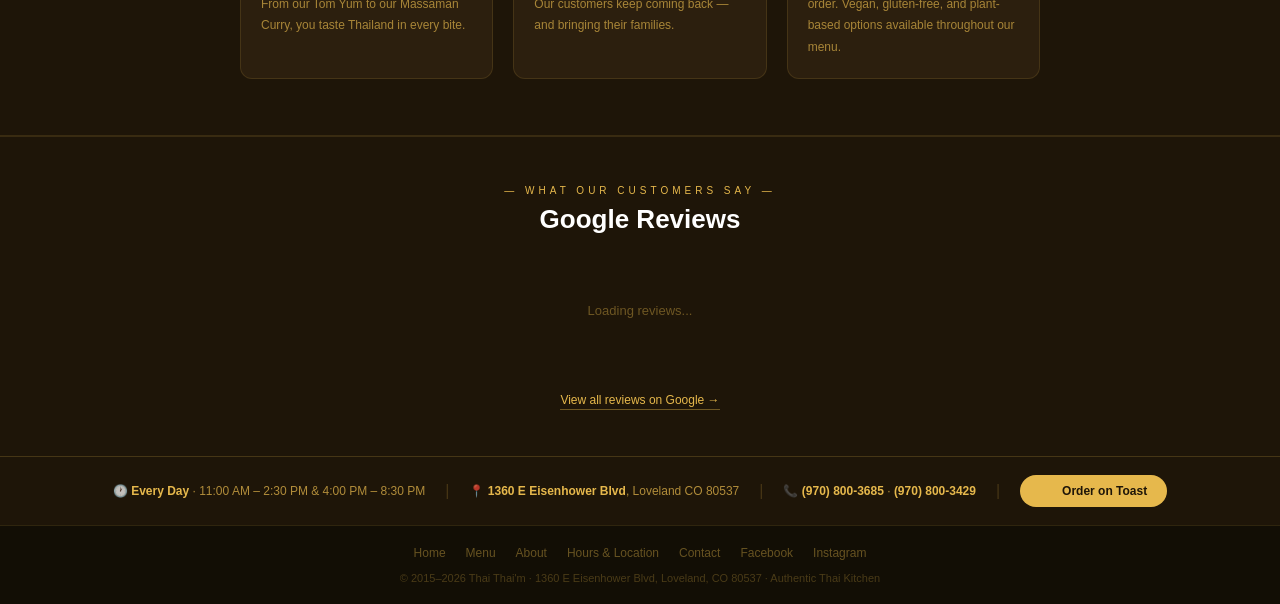
==== commit cdc1050b: "fix: break hero desc into two lines" ====
--- a/index.html
+++ b/index.html
@@ -48,8 +48,8 @@
     <span class="lang-th">เปิดทุกวัน · 11:00 – 14:30 น. และ 16:00 – 20:30 น.</span>
   </div>
   <div class="hero-desc">
-    <span class="lang-en">Fresh ingredients, original Thai recipes, served with warmth — every single day since 2015.</span>
-    <span class="lang-th">วัตถุดิบสด สูตรไทยแท้ เสิร์ฟด้วยความอบอุ่น — ทุกวันตั้งแต่ปี 2015</span>
+    <span class="lang-en">Fresh ingredients, original Thai recipes,<br>served with warmth — every single day since 2015.</span>
+    <span class="lang-th">วัตถุดิบสด สูตรไทยแท้<br>เสิร์ฟด้วยความอบอุ่น — ทุกวันตั้งแต่ปี 2015</span>
   </div>
   <div class="hero-btns">
     <a class="btn-primary" href="https://order.toasttab.com/online/thai-thai-m-loveland-1360-east-eisenhower-boulevard" target="_blank" rel="noopener">
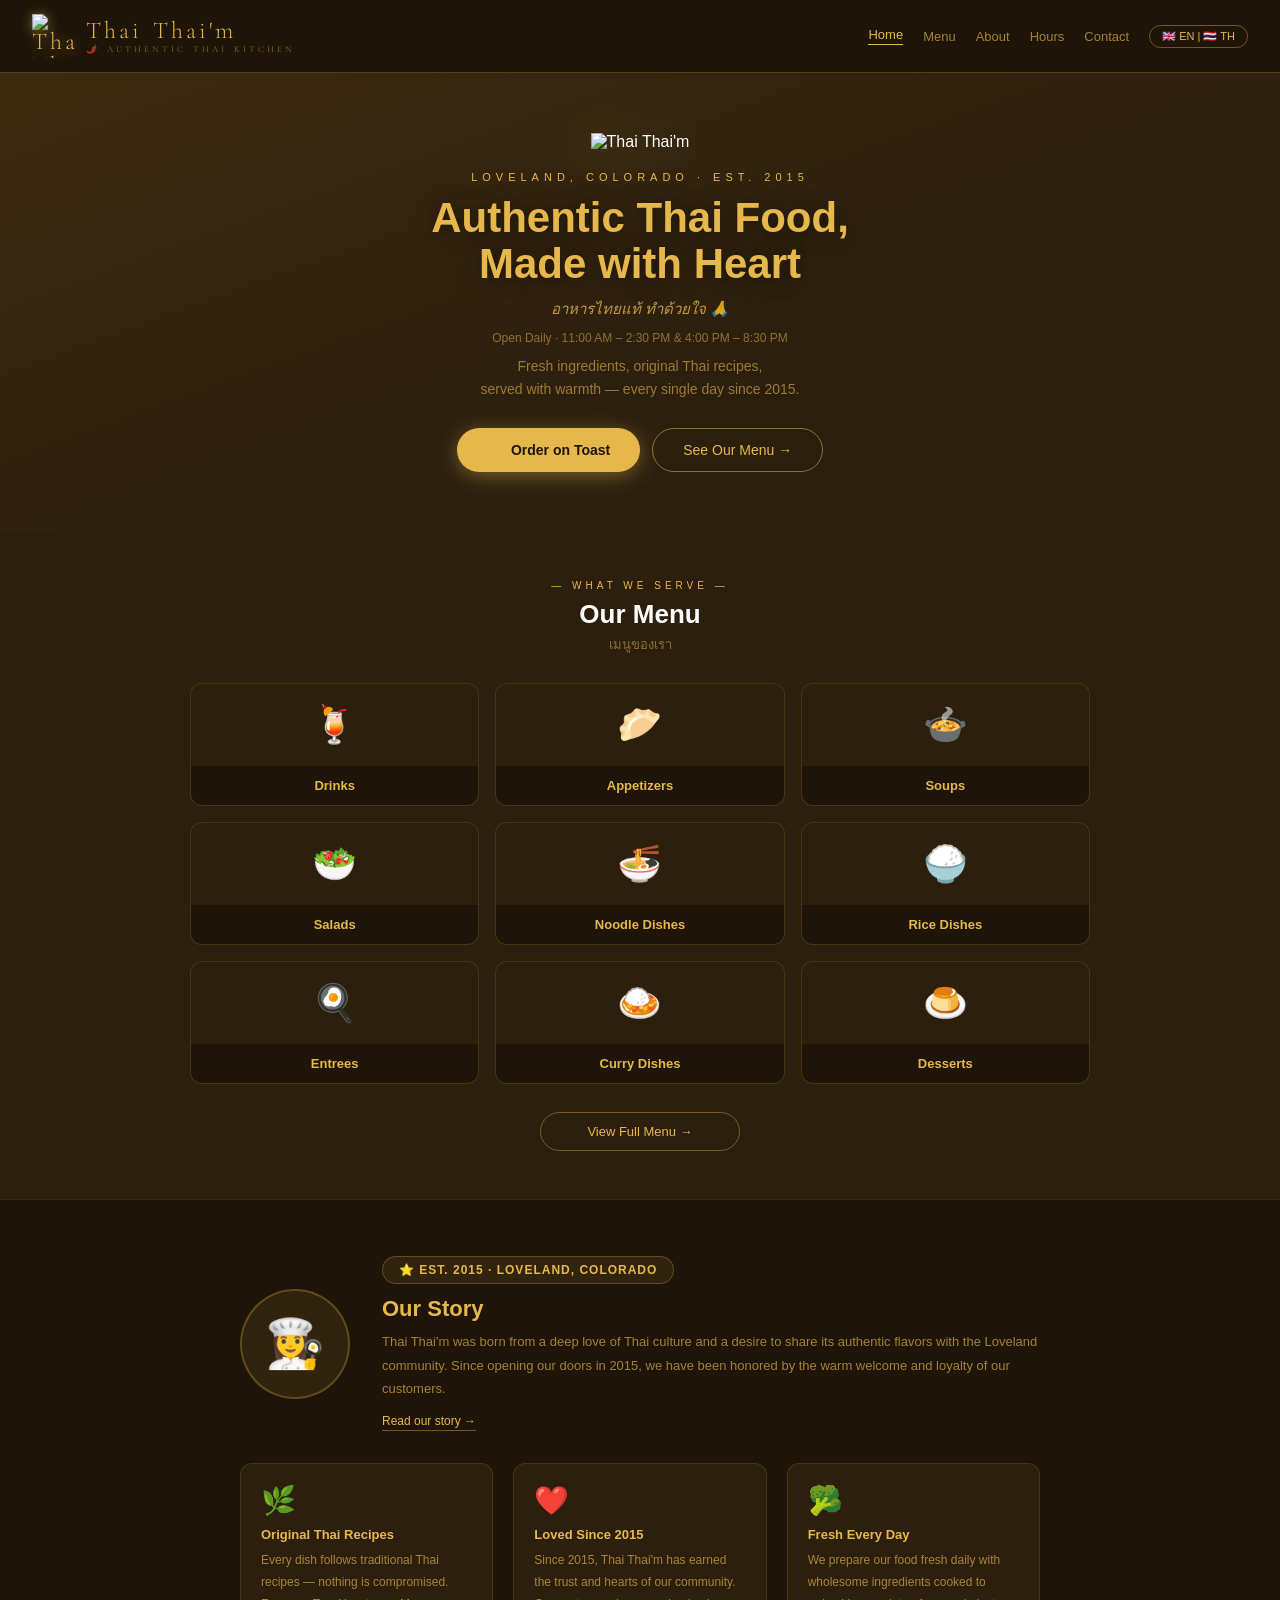
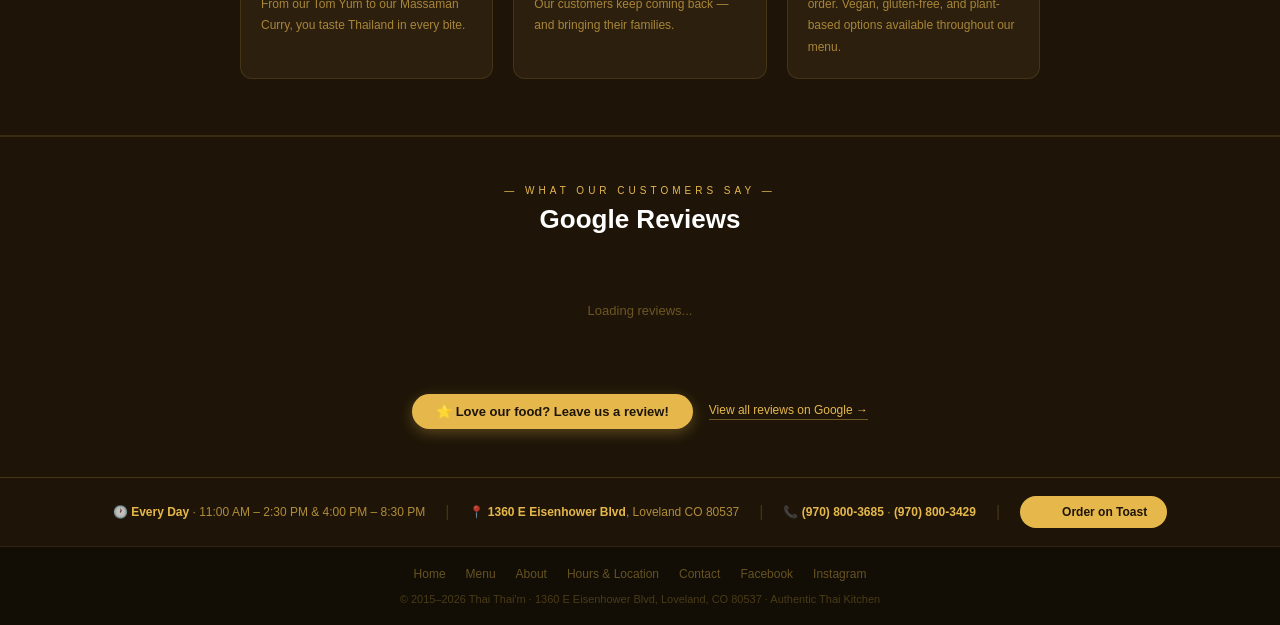
==== commit 9db68bbb: "feat: add Leave a Review button with direct Google review link" ====
--- a/index.html
+++ b/index.html
@@ -139,9 +139,13 @@
   <div id="reviews-grid" style="display:flex;gap:16px;max-width:1200px;margin:0 auto;overflow-x:auto;padding-bottom:8px;">
     <div style="text-align:center;color:#e6b84c66;font-size:13px;padding:40px;width:100%;">Loading reviews...</div>
   </div>
-  <div style="text-align:center;margin-top:24px;">
-    <a href="https://www.google.com/maps/search/ThaiThaim+Loveland+CO" target="_blank" rel="noopener"
-       style="color:#e6b84c;font-size:12px;border-bottom:1px solid #e6b84c66;padding-bottom:2px;text-decoration:none;">
+  <div style="text-align:center;margin-top:28px;display:flex;gap:16px;justify-content:center;flex-wrap:wrap;">
+    <a id="leave-review-btn" href="https://www.google.com/maps/search/Thai+Thaim+Loveland+CO" target="_blank" rel="noopener"
+       style="background:#e6b84c;color:#1e1508;padding:10px 24px;border-radius:25px;font-size:13px;font-weight:700;text-decoration:none;display:inline-flex;align-items:center;gap:8px;box-shadow:0 4px 14px rgba(230,184,76,0.3);">
+      ⭐ Love our food? Leave us a review!
+    </a>
+    <a href="https://www.google.com/maps/search/Thai+Thaim+Loveland+CO" target="_blank" rel="noopener"
+       style="color:#e6b84c;font-size:12px;border-bottom:1px solid #e6b84c66;padding-bottom:2px;text-decoration:none;align-self:center;">
       View all reviews on Google →
     </a>
   </div>
@@ -163,6 +167,13 @@
     var placeId = results[0].place_id;
     var rating = results[0].rating;
     var total = results[0].user_ratings_total;
+    // Set direct Google review link using Place ID
+    var reviewUrl = 'https://search.google.com/local/writereview?placeid=' + placeId;
+    var allUrl = 'https://www.google.com/maps/place/?q=place_id:' + placeId;
+    var leaveBtn = document.getElementById('leave-review-btn');
+    if (leaveBtn) leaveBtn.href = reviewUrl;
+    var allLinks = document.querySelectorAll('a[href*="maps/search/Thai"]');
+    allLinks.forEach(function(l) { l.href = allUrl; });
     document.getElementById('reviews-overall').innerHTML =
       '⭐ ' + rating + ' / 5 &nbsp;·&nbsp; ' + total + ' reviews on Google';
     service.getDetails({
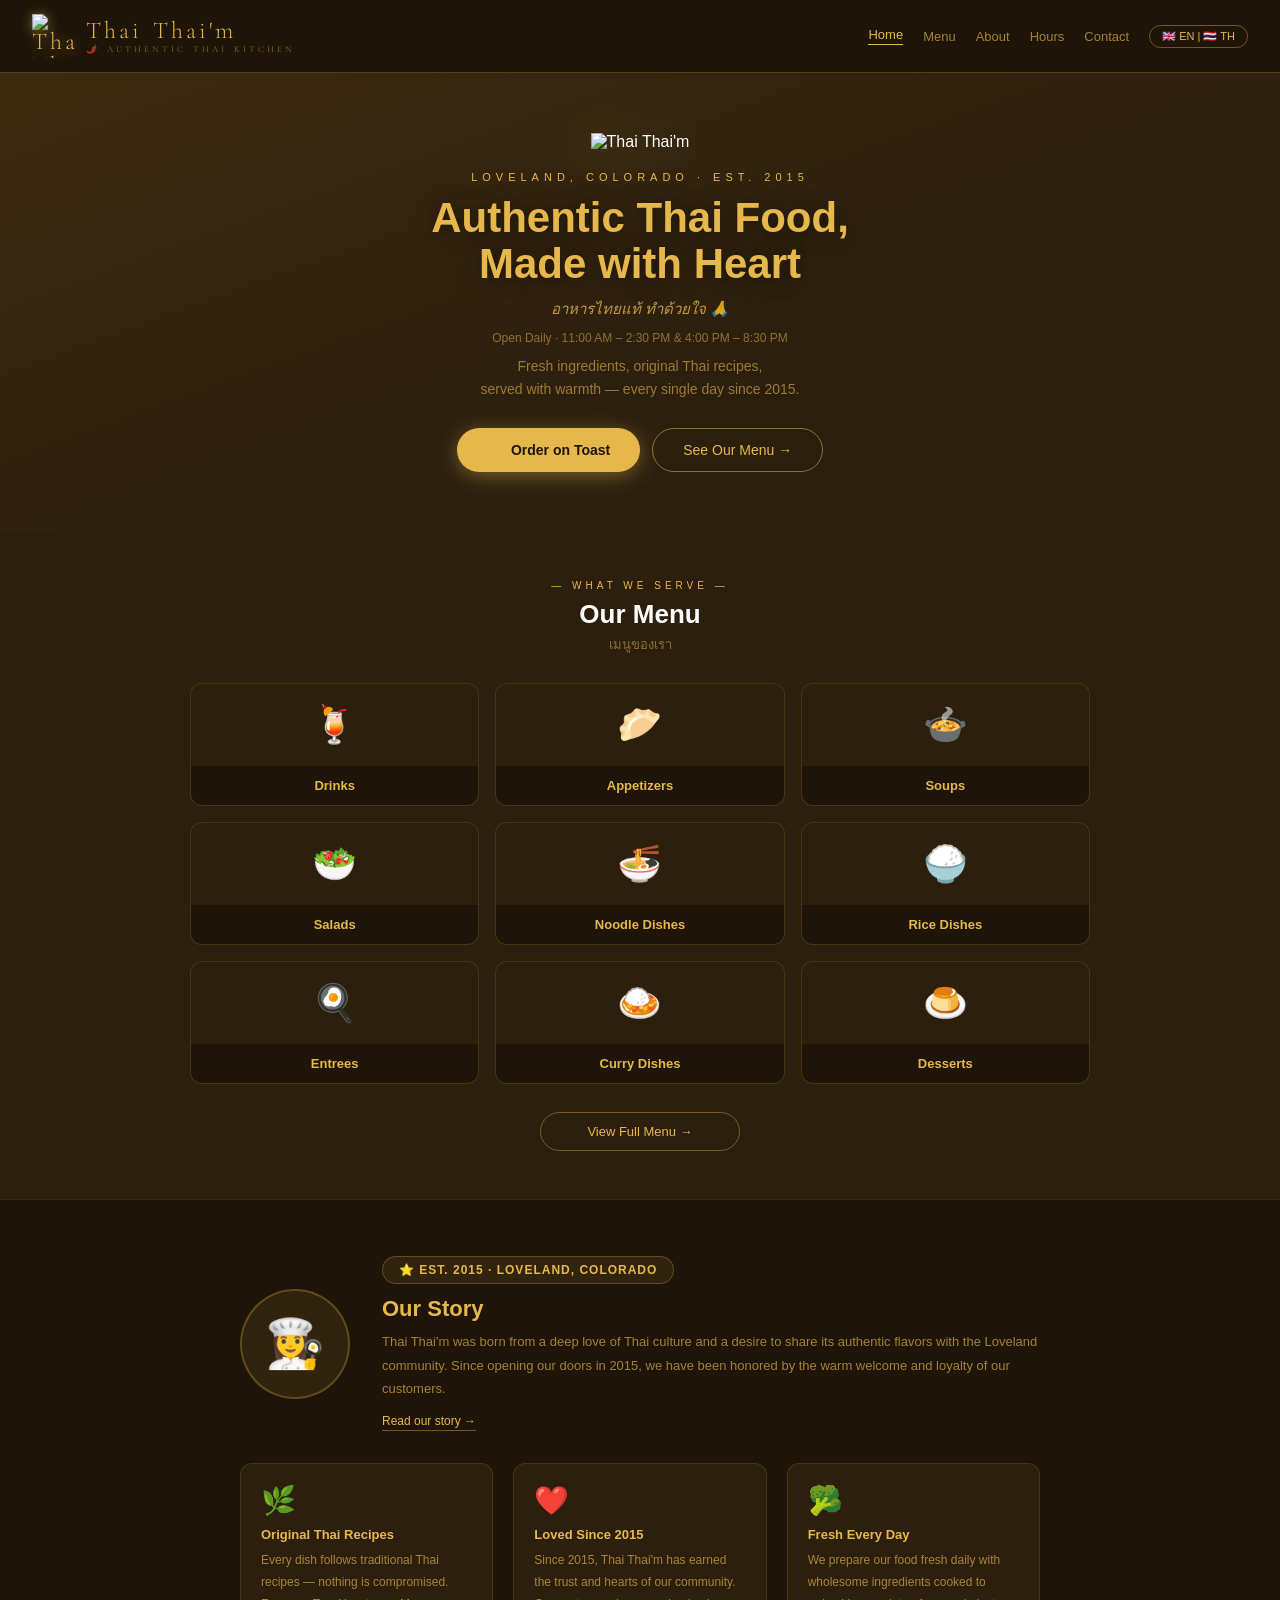
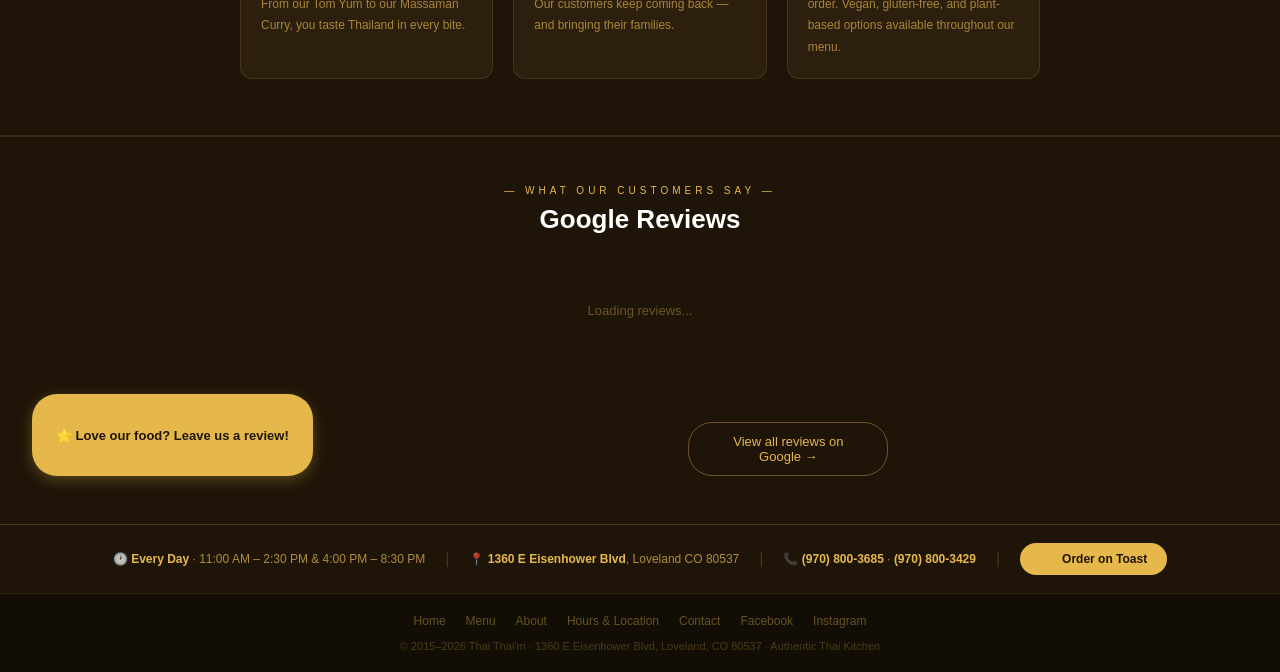
==== commit 69a25546: "fix: style View all reviews button to match View Full Menu border style" ====
--- a/index.html
+++ b/index.html
@@ -144,8 +144,7 @@
        style="background:#e6b84c;color:#1e1508;padding:10px 24px;border-radius:25px;font-size:13px;font-weight:700;text-decoration:none;display:inline-flex;align-items:center;gap:8px;box-shadow:0 4px 14px rgba(230,184,76,0.3);">
       ⭐ Love our food? Leave us a review!
     </a>
-    <a href="https://www.google.com/maps/search/Thai+Thaim+Loveland+CO" target="_blank" rel="noopener"
-       style="color:#e6b84c;font-size:12px;border-bottom:1px solid #e6b84c66;padding-bottom:2px;text-decoration:none;align-self:center;">
+    <a href="https://www.google.com/maps/search/Thai+Thaim+Loveland+CO" target="_blank" rel="noopener" class="view-menu-btn">
       View all reviews on Google →
     </a>
   </div>
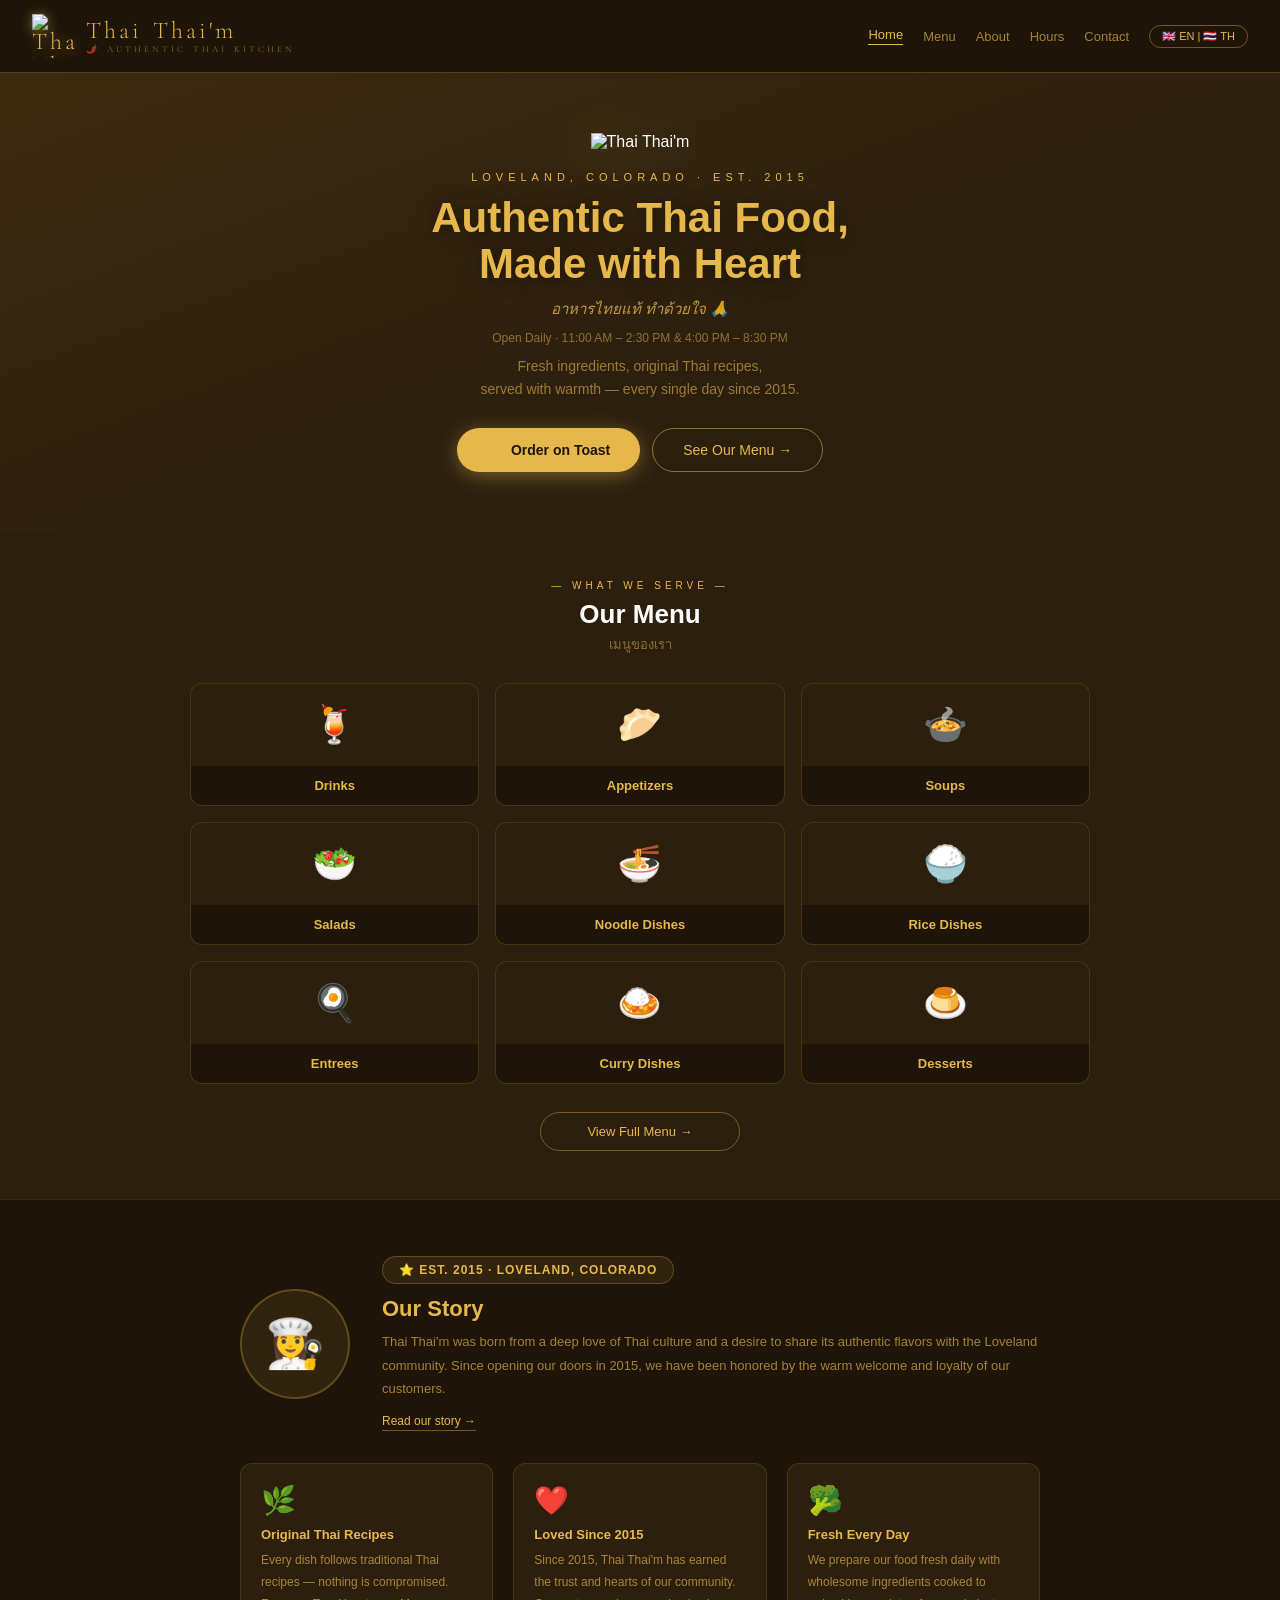
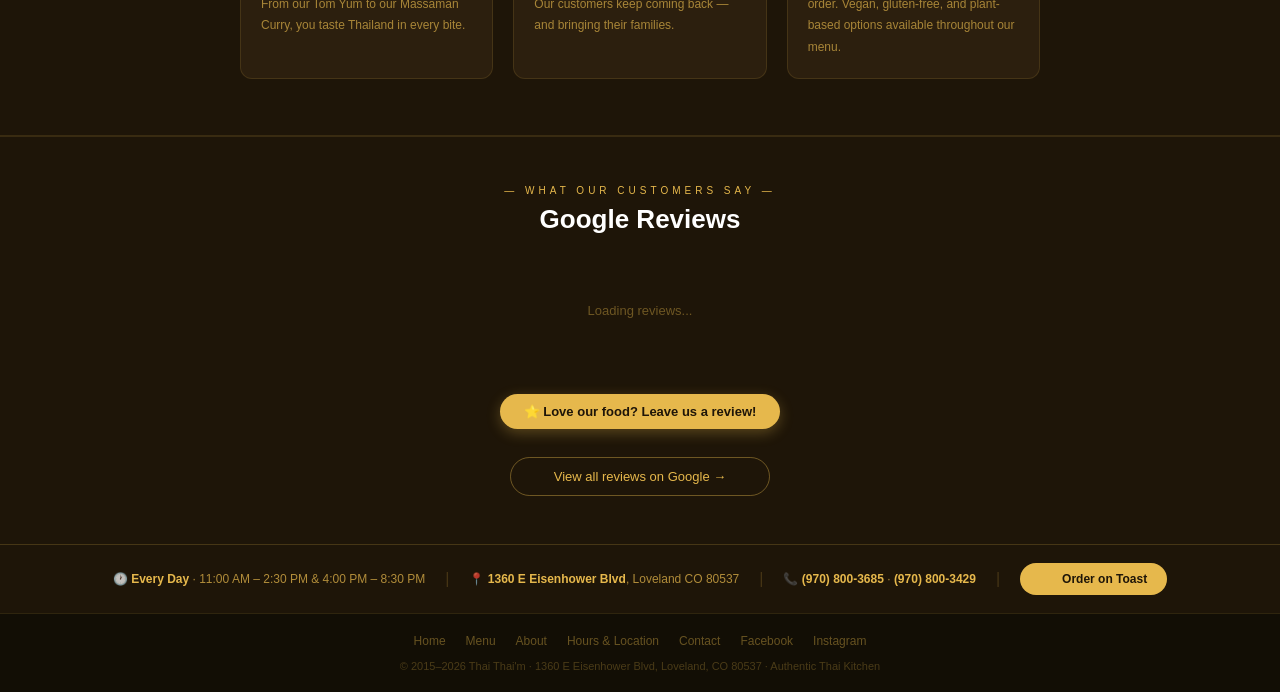
==== commit ac042710: "fix: stack review buttons vertically, centered" ====
--- a/index.html
+++ b/index.html
@@ -139,14 +139,16 @@
   <div id="reviews-grid" style="display:flex;gap:16px;max-width:1200px;margin:0 auto;overflow-x:auto;padding-bottom:8px;">
     <div style="text-align:center;color:#e6b84c66;font-size:13px;padding:40px;width:100%;">Loading reviews...</div>
   </div>
-  <div style="text-align:center;margin-top:28px;display:flex;gap:16px;justify-content:center;flex-wrap:wrap;">
+  <div style="text-align:center;margin-top:28px;">
     <a id="leave-review-btn" href="https://www.google.com/maps/search/Thai+Thaim+Loveland+CO" target="_blank" rel="noopener"
        style="background:#e6b84c;color:#1e1508;padding:10px 24px;border-radius:25px;font-size:13px;font-weight:700;text-decoration:none;display:inline-flex;align-items:center;gap:8px;box-shadow:0 4px 14px rgba(230,184,76,0.3);">
       ⭐ Love our food? Leave us a review!
     </a>
-    <a href="https://www.google.com/maps/search/Thai+Thaim+Loveland+CO" target="_blank" rel="noopener" class="view-menu-btn">
-      View all reviews on Google →
-    </a>
+    <div style="margin-top:14px;">
+      <a href="https://www.google.com/maps/search/Thai+Thaim+Loveland+CO" target="_blank" rel="noopener" class="view-menu-btn" style="max-width:260px;">
+        View all reviews on Google →
+      </a>
+    </div>
   </div>
 </section>
 
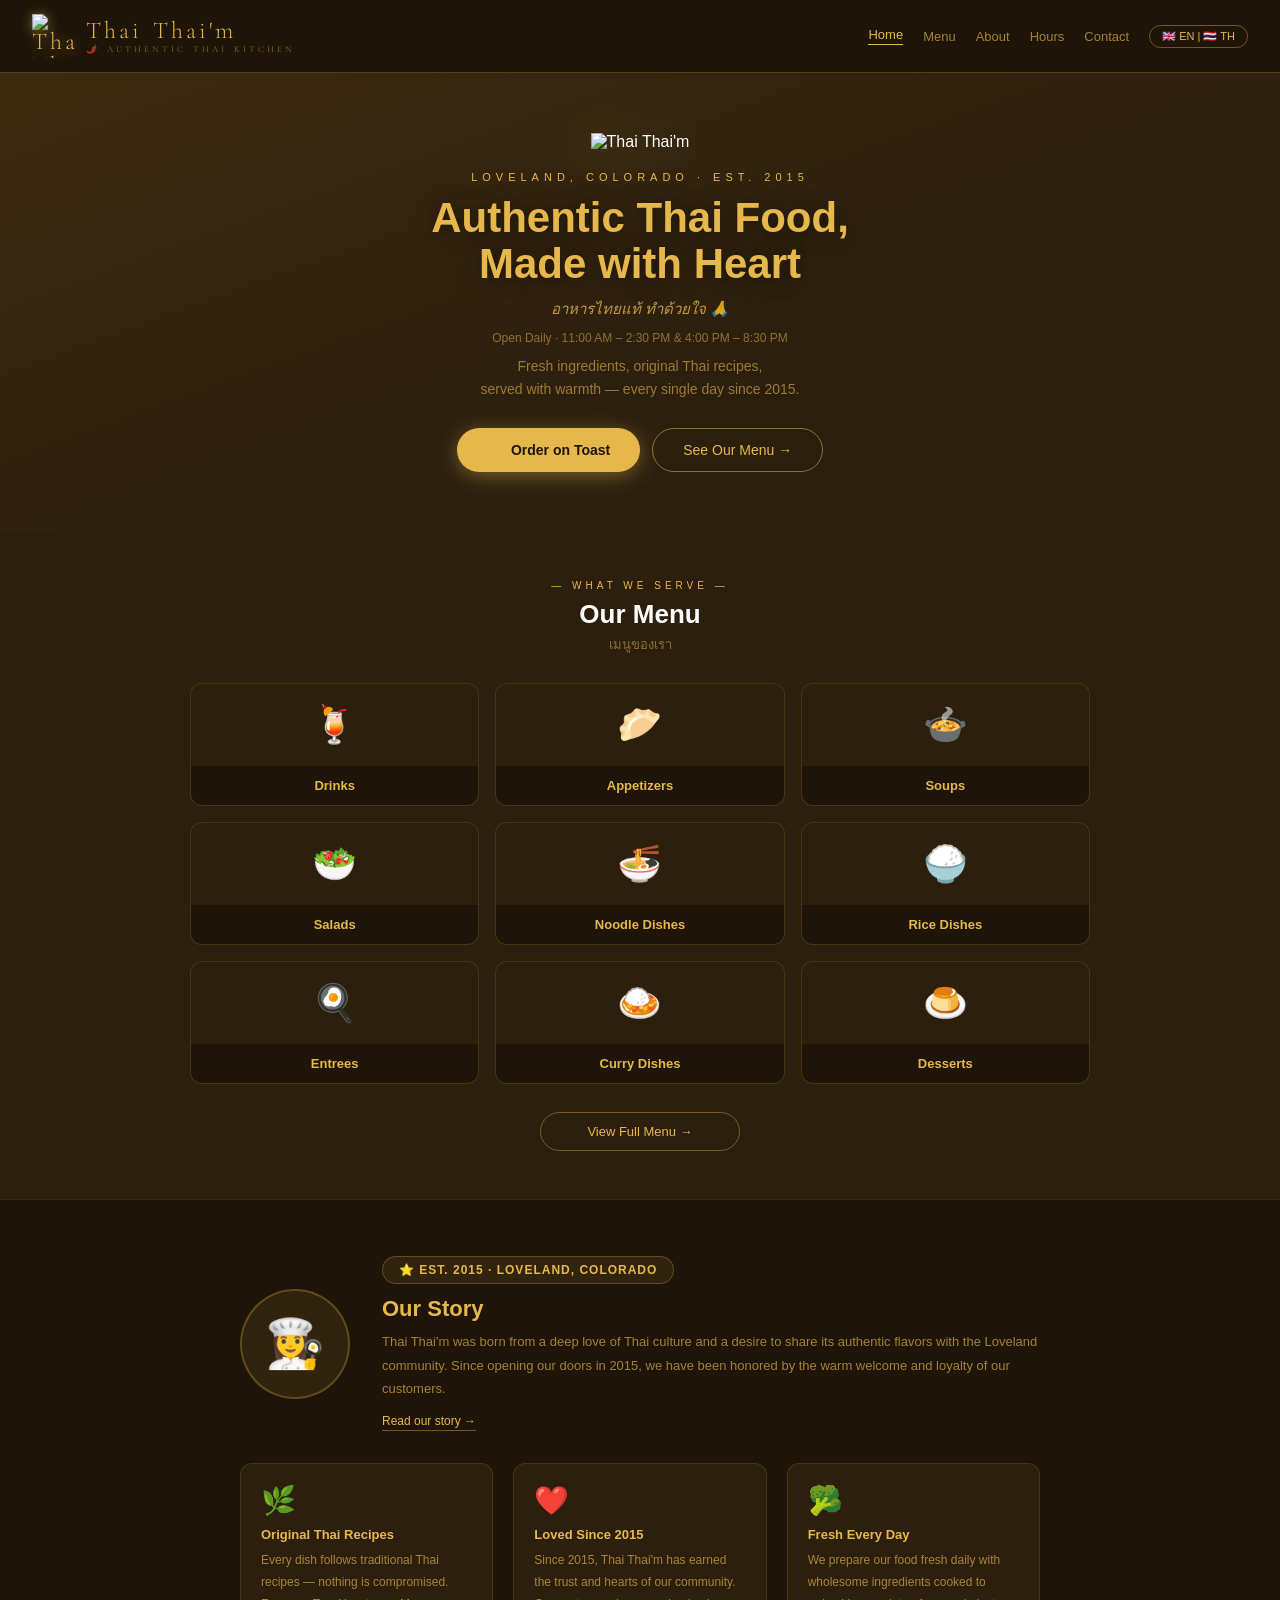
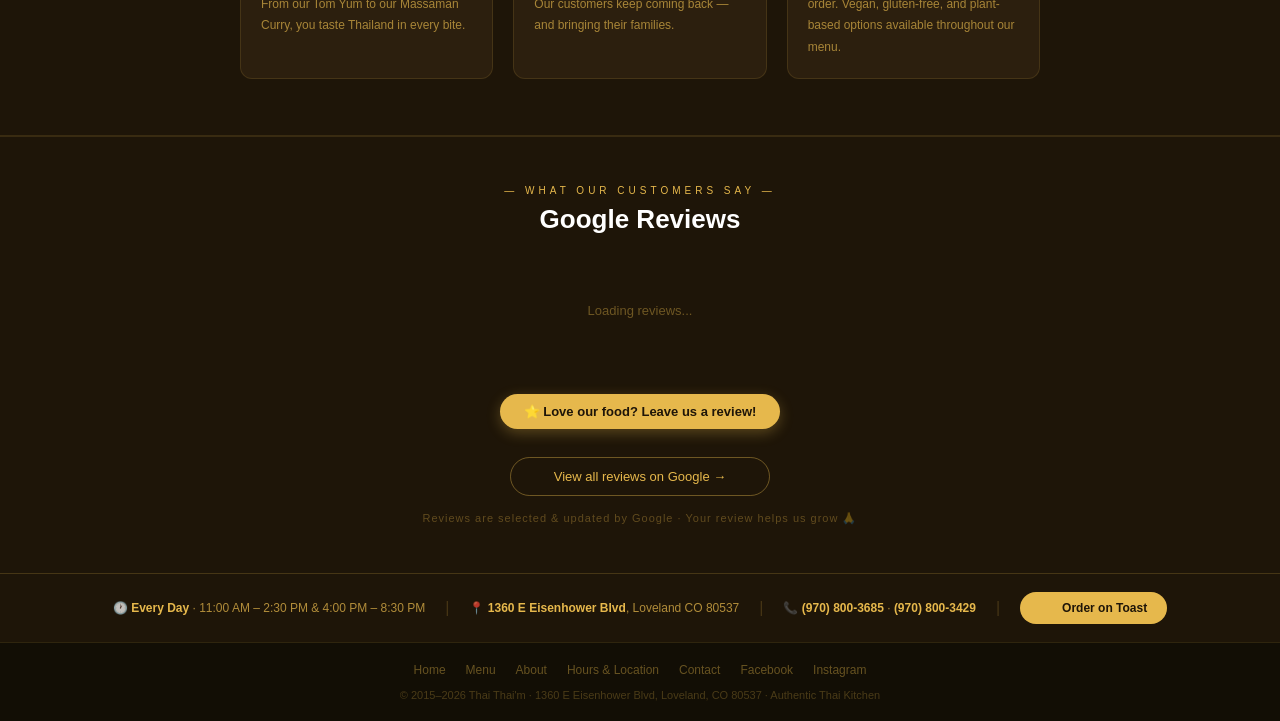
==== commit a8e41c74: "feat: add note explaining Google review selection under reviews section" ====
--- a/index.html
+++ b/index.html
@@ -149,6 +149,9 @@
         View all reviews on Google →
       </a>
     </div>
+    <p style="margin-top:16px;color:#e6b84c55;font-size:11px;letter-spacing:1px;">
+      Reviews are selected &amp; updated by Google · Your review helps us grow 🙏
+    </p>
   </div>
 </section>
 
--- a/css/style.css
+++ b/css/style.css
@@ -254,3 +254,75 @@
 }
 .page-hero h1 { color: #fff; font-size: 34px; font-weight: 900; }
 .page-hero .page-th { color: #e6b84caa; font-size: 15px; margin-top: 6px; font-style: italic; }
+
+/* ===== MOBILE RESPONSIVE ===== */
+@media (max-width: 768px) {
+
+  /* Nav */
+  .nav { padding: 10px 16px; }
+  .nav-logo { font-size: 18px; gap: 8px; }
+  .nav-logo-img { width: 34px; height: 34px; }
+  .nav-logo span { font-size: 8px; letter-spacing: 1.5px; }
+  .nav-links { gap: 10px; }
+  .nav-links a { font-size: 11px; }
+  .lang-toggle { font-size: 10px; padding: 3px 8px; }
+
+  /* Hero */
+  .hero { padding: 36px 16px; }
+  .hero-logo { width: 110px; height: 110px; }
+  .hero h1 { font-size: 28px; }
+  .hero-th { font-size: 13px; }
+  .hero-hours { font-size: 11px; }
+  .hero-desc { font-size: 13px; }
+  .hero-btns { flex-direction: column; align-items: center; gap: 10px; }
+  .btn-primary, .btn-secondary { width: 100%; max-width: 280px; justify-content: center; text-align: center; }
+
+  /* Sections */
+  .section { padding: 32px 16px; }
+  .section-title { font-size: 22px; }
+
+  /* Menu grid */
+  .menu-grid { grid-template-columns: repeat(3, 1fr); gap: 8px; }
+  .menu-card-icon { padding: 12px; font-size: 26px; }
+  .menu-card-name { padding: 8px; font-size: 11px; }
+
+  /* Menu tabs */
+  .tabs { padding: 0 16px; gap: 6px; }
+  .tab { font-size: 11px; padding: 6px 10px; }
+  .menu-panel { padding: 0 16px 32px; }
+
+  /* About */
+  .about-section { padding: 36px 16px; }
+  .about-header { flex-direction: column; text-align: center; gap: 16px; }
+  .about-avatar { width: 80px; height: 80px; font-size: 36px; margin: 0 auto; }
+  .story-cards { grid-template-columns: 1fr; gap: 12px; }
+
+  /* Hours */
+  .hours-grid { grid-template-columns: 1fr; gap: 12px; }
+
+  /* Contact */
+  .contact-grid { flex-direction: column; align-items: center; }
+  .contact-btn { width: 100%; max-width: 280px; justify-content: center; }
+
+  /* Info strip */
+  .info-strip { flex-direction: column; gap: 8px; text-align: center; padding: 16px; }
+  .info-divider { display: none; }
+  .order-btn-strip { width: 100%; max-width: 280px; justify-content: center; }
+
+  /* Page hero */
+  .page-hero { padding: 32px 16px; }
+  .page-hero h1 { font-size: 26px; }
+
+  /* Reviews */
+  #reviews-grid { flex-direction: column; padding: 0 16px; }
+
+  /* Footer */
+  .footer { padding: 20px 16px; }
+  .footer-links { gap: 12px; }
+}
+
+@media (max-width: 400px) {
+  .menu-grid { grid-template-columns: repeat(3, 1fr); }
+  .nav-links a:not(.lang-toggle) { display: none; }
+  .hero h1 { font-size: 24px; }
+}
